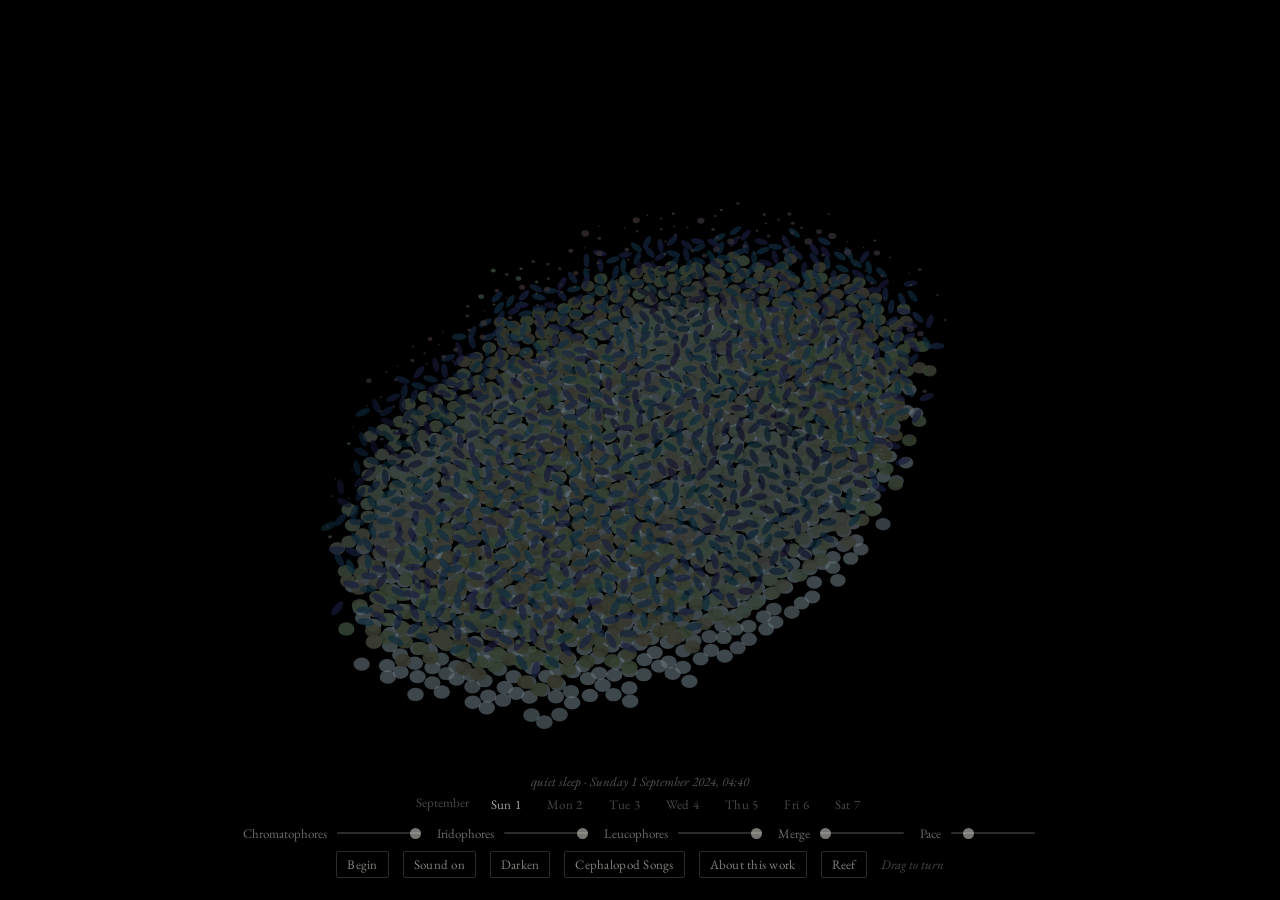
==== cephalopod-song-arctic.html @ c3938370 "Upload York Porfolio" ====
<!DOCTYPE html>
<html lang="en">
<head>
<meta charset="utf-8">
<meta name="viewport" content="width=device-width, initial-scale=1, viewport-fit=cover">
<title>Cephalopod Songs: Arctic</title>
<link rel="preconnect" href="https://fonts.googleapis.com">
<link href="https://fonts.googleapis.com/css2?family=EB+Garamond:ital,wght@0,400;0,500;1,400&display=swap" rel="stylesheet">
<style>
  :root { --light: #eeebe4; --gilt: #d9b25a; }
  html, body { height: 100%; margin: 0; background: #000; color: var(--light); font-family: "EB Garamond", Garamond, Georgia, serif; overflow: hidden; }
  canvas#stage { position: fixed; inset: 0; width: 100%; height: 100%; display: block; touch-action: none; cursor: grab; }
  canvas#stage:active { cursor: grabbing; }
  #work.dark canvas#stage { cursor: none; }
  .beneath { position: fixed; left: 0; right: 0; bottom: 0; padding: 14px 18px calc(22px + env(safe-area-inset-bottom, 0px)); text-align: center; transition: opacity 1.4s ease; }
  #work.dark .beneath { opacity: 0; pointer-events: none; }
  .row { display: flex; flex-wrap: wrap; justify-content: center; align-items: center; gap: 8px 14px; margin-top: 8px; }
  button { font: inherit; font-size: 13px; letter-spacing: .02em; color: rgba(238,235,228,.55); background: transparent; border: 1px solid rgba(238,235,228,.18); padding: 4px 10px; border-radius: 2px; cursor: pointer; transition: color .3s, border-color .3s; }
  button:hover { color: rgba(238,235,228,.9); border-color: rgba(238,235,228,.45); }
  .link { font: inherit; font-size: 13px; letter-spacing: .02em; color: rgba(238,235,228,.55); background: transparent; border: 1px solid rgba(238,235,228,.18); padding: 4px 10px; border-radius: 2px; text-decoration: none; display: inline-block; transition: color .3s, border-color .3s; }
  .link:hover { color: rgba(238,235,228,.9); border-color: rgba(238,235,228,.45); }
  button:focus-visible, input:focus-visible, a:focus-visible { outline: 2px solid rgba(238,235,228,.5); outline-offset: 3px; }
  label { display: inline-flex; align-items: center; gap: 8px; color: rgba(238,235,228,.45); font-size: 13px; }
  input[type=range] { width: 84px; -webkit-appearance: none; appearance: none; background: transparent; height: 16px; }
  input[type=range]::-webkit-slider-runnable-track { height: 2px; background: rgba(238,235,228,.18); border-radius: 1px; }
  input[type=range]::-moz-range-track { height: 2px; background: rgba(238,235,228,.18); border-radius: 1px; }
  input[type=range]::-webkit-slider-thumb { -webkit-appearance: none; appearance: none; width: 11px; height: 11px; border-radius: 50%; background: rgba(238,235,228,.5); border: none; margin-top: -4.5px; }
  input[type=range]::-moz-range-thumb { width: 11px; height: 11px; border-radius: 50%; background: rgba(238,235,228,.5); border: none; }
  .hint { color: rgba(238,235,228,.3); font-size: 13px; font-style: italic; }
  .state { font-size: 13px; font-style: italic; color: rgba(238,235,228,.35); margin: 0 0 4px; min-height: 1.2em; }
  .months { display: flex; justify-content: center; gap: 4px 18px; margin: 0 0 6px; }
  .months { font-size: 13px; color: rgba(238,235,228,.3); }
  .months button { border: none; padding: 2px 4px; color: rgba(238,235,228,.3); }
  .months button:hover { color: rgba(238,235,228,.7); }
  .months button[aria-current="true"] { color: rgba(238,235,228,.7); }
  .colophon { font-size: 12px; color: rgba(238,235,228,.22); margin: 10px auto 0; max-width: 78em; line-height: 1.4; }
  .colophon a { color: inherit; text-decoration: underline dotted; }
  body.about-open #work { visibility: hidden; }
  @media (max-width: 640px) { input[type=range] { width: 64px; } }
</style>
<script data-goatcounter="https://aemberley.goatcounter.com/count" async src="//gc.zgo.at/count.js"></script>
<!-- Statcounter -->
<script>var sc_project=13358656; var sc_invisible=1; var sc_security="503b06b8";</script>
<script src="https://www.statcounter.com/counter/counter.js" async></script>
<noscript><div class="statcounter"><a title="Web Analytics Made Easy - Statcounter" href="https://statcounter.com/" target="_blank"><img class="statcounter" src="https://c.statcounter.com/13358656/0/503b06b8/1/" alt="Web Analytics Made Easy - Statcounter" referrerPolicy="no-referrer-when-downgrade"></a></div></noscript>
</head>
<body>
<main id="work">
<canvas id="stage" aria-label="A slab of cephalopod skin seen in section and slowly turning: a top layer of coloured sacs opening and closing, a layer of shimmering plates beneath, and a white layer at the base"></canvas>
<div class="beneath" id="beneath">
  <p class="state" id="state"></p>
  <div class="months" id="months" aria-label="Enter the record at midnight on a day of the week">
    <span>September</span><button type="button" data-h="0">Sun 1</button><button type="button" data-h="1440">Mon 2</button><button type="button" data-h="2880">Tue 3</button><button type="button" data-h="4320">Wed 4</button><button type="button" data-h="5760">Thu 5</button><button type="button" data-h="7200">Fri 6</button><button type="button" data-h="8640">Sat 7</button>
  </div>
  <div class="row">
    <label for="chrom">Chromatophores <input id="chrom" type="range" min="0" max="1" step="0.01" value="1"></label>
    <label for="irid">Iridophores <input id="irid" type="range" min="0" max="1" step="0.01" value="1"></label>
    <label for="leuc">Leucophores <input id="leuc" type="range" min="0" max="1" step="0.01" value="1"></label>
    <label for="merge">Merge <input id="merge" type="range" min="0" max="1" step="0.01" value="0"></label>
    <label for="pace">Pace <input id="pace" type="range" min="0.1" max="1" step="0.05" value="0.25"></label>
  </div>
  <div class="row">
    <button id="run" type="button" aria-pressed="false">Begin</button>
    <button id="sound" type="button" aria-pressed="false">Sound on</button>
    <button id="darken" type="button" title="Click or tap the field, or press Escape, to bring the controls back">Darken</button>
    <a class="link" href="cephalopod-song.html">Cephalopod Songs</a>
    <a class="link" href="cephalopod-song.html#about">About this work</a>
    <a class="link" href="cephalopod-song-reef.html">Reef</a>
    <span class="hint">Drag to turn</span>
  </div>
</div>
</main>
<script>
(() => {
  // ---------- light as seven bands, red to violet ----------
  const NB = 7, LAM = [650, 610, 580, 550, 500, 470, 430];
  const BAND_RGB = [[1,0,0],[1,.45,0],[1,.92,0],[.1,1,.15],[0,.9,.9],[.05,.3,1],[.55,.1,1]];
  const PIG = {
    yellow: { T: [.8,.86,.88,.78,.55,.4,.35],   R: [.18,.3,.5,.5,.2,.1,.08] },       // a yellow leaning to green; translucent, so over a plate it makes a fern green
    red:    { T: [.9,.68,.4,.22,.22,.3,.28],   R: [.88,.5,.18,.06,.05,.09,.08] },     // a red with orange in it; over white it makes coral, over a plate a warm purple
    madder: { T: [.8,.5,.3,.2,.22,.4,.36],     R: [.72,.3,.12,.06,.06,.2,.17] },      // a dark crimson with brown in it; over a plate an aubergine
  };
  // ---------- the sky: Ocean Networks Canada, Cambridge Bay, PAR at 8 to 9 m, one-minute means, 1 September 00:00 to 8 September 00:00 2024 (local, UTC-6).
  // One byte a minute: v = 10 ** ((byte - 1) / 254 * 5 - 2) micromol photons per square metre per second; four missing minutes hold the last value. ----------
  const SKY_B64 = "[base64]/vLq6u7u6uby9u7u8vL6+wsC+u7u7u7q5ubq6u7u7vLu6vLu8vr7Bu8K+uru5t7a0tbe5uru7urm5ubq7u7q6ubi5ubm5ubm5urq7u7y9vr+/v7++vr/AwcLCwsLCwsPDxMTEw8PDw8XGyMTDxMO+vr/Bw8bHzMzNyMHCwMDDwsC/v7/AwL69vLu7vLq6ury6ur/FzMzLzMzMzMzMzMzMzc3Nzc3Nzc3Nzc3Mzc3Nzc3NzczLzc7Nz9DQ0NDQ0NDQ0NHR0tLT1NPJxszT09PT09PT1NTT0c/P0tLV1tXV1NXW1tbW1tfX19fX19jY2NjY2NnZ18/[base64]/Pz8/Pz87Ozs7Ozc3Nzc3Nzc3Nzc3MzMzMzMzLy8vLysrKysnJycnIyMjIyMfHx8fHxsbGxsXFxcXExMTDw8PCwsLCwcHBwMDAwL+/v76+vr69vb28vLy7u7u6urm5ubi4uLe3tra2tbW1tLS0s7OysrKxsbCwr6+vrq6traysq6uqqqmpqKinp6ampaWkpKOjoqKhoaCgn5+enp2cnJubmpqZmJiXlpaVlJSTk5KRkJCPjo6NjIuKiomIh4aFhIOCgYB/[base64]/vby7u73AwsTExMPCxMLEwr69vby8vLy8vLy8vb6+vr+/v8DAwMDAwMDAwMDAv7+/[base64]/g3M7Nz9Tf4+Pj3djNy8nIx8bG0N7Z4Nzi4tPP0dHRz87NzcvKyMjXz9zi5OXh1tDQzMrKycnKzM3Nzdvj1c7Oz9DPzczJx8ja2NDN3MzK0uDf1ODazt7a0tfa4eHe29fb4ODh4ODh4+Tk4+Pj4+Pj4+Li3tXU1M/KzM3S39vT0t/i4d7c2s7Y4ODZ0uDi4uHj3trj4OLVztDS0dHV4eDWy8rLzMvKysvLzNfZ2dfd2s/X0szMztLTzc3N0MvKy8nHxMPFyMvKycnPz9DR1dHLyMjJxcTFxsrN2NnZ2dnY09DPzdnf2tnc3t3e3d3d3NjLxcXHy8zWz9DRz9LJxsXFxMPDxMTEw8HAv76+v8LFyMnKysrT08/R0NTMysnJxsTBwL69vLu8v8zQxMLCwL+/v7/AxcrOzs/[base64]/[base64]/v8DAwMC/vr/BwL26ubm6vL/AwcDAwMDAv7+/wMLDxMTExsjIyMjIx8bFxcbHycnHxsXEw8PDxcbGxsXGx8fIyMnKy8vKycnKy8vLy8vLy8vLysnJycnKy8vMzc3Nzc3My8rIx8jIyMjHx8fGxsbGxsXExMXGx8fHxcTCwL28vL7BwsPEx8nMzs7My8rJysrMzM3Ozc3Q0NHP1NTV19zc39/a2NnW09PT1NPR0MzKy8zNy8zNzc3N0M3Ly83Q1dLNysvMz9LT09PX1dDKx8fHx8fIyszMysnMz9DV2t/f09DPzczKxsTDwsPExsfHx8jL0NTW297g4eDeysG+wMPGyc3P0tPS2Nzb3uHg4OHi3dbLx8fJy83U2tDc3t7e2tLOysnKys3T2dnY09HJx8jIyM7OztfXzszLysnKzMzMzNDU0tjY2NDIycnLysnKzM3Qzs3LysjHx8rRz9PW2tvb29jb29vb2trX1tLGwcC/v76+vr/Aw8fL1NLQzdTV0MzIxsbQ3tHOzMvLy8rJycnKy8zMzMzNzc3N0t7d397g4NvPzcjEwcDCxsXEx9fP19fT287Kx8bEw8LBwcHCw8TExMXFxcPBwMHDxsfIycrKycjHx8bFxMTDwsC/[base64]/[base64]/AwcDAwL+/v7/AwMDBwcHBwcHBwcHBwcLCwsHBwcHBwcHBwcLCwsLDw8TExMTExMTExMTExMTExMPExMTFxcXFxcXFxcbGxsbFxcbHx8fIyMjIyMnKy8zMzMvLysrJx8bExMTExMTExMTFxcXGxsbGxsfHx8fIyc7P0NHR0NDRz83Ozs7Q0dHPz87Ny8rJyMfHzc3Pzs/Pzs3N0NDP0c/Nzc3O0NPU1tTSz83Mzc3Nzc3Oz9DQz8/Qz8/Pzs7Ozc3Nzc3Nzc/Q0dTV2NnV1NPU1dXY1tfW1dXR0M/Pzs7Ozc3NzcvKyMXDwsLCwsPExMXGx8fIycvNzczLzdLGxMfHzsza3+DW2d3Y0dLT2t3W09XS0dLS09PT09PT09TU1tfV1dTU0tLS0dDPzs3My8rJyMjIx8fHxsbGxsfHx8fHxsfHycvNzc/V4N7k29bV1NLQz83Nzc3Nzc3Nzc3Nzc3NztLNzczLysnIx8jIycrKy8zNzc/Q0dHR0dPT0dLT1NbY1tPS0c/Nzc3LysrJycnJycjIyMfHx8fHyMnMzc/S2NjZ2OHa08/Ozc3Ny8rKycnJycjIyMjHx8fGxsXFxcTExMTExMTExMTExMPDwsLBwcHAwMDAwMDAwMHBwcHBwcHCw8TGx8jIyMnJysrJycvNzMzMy8rKyMfHxsbFxcXFxsfIycrKy83NzMrKycjIx8bGxcXGxcXFxcTExMPDw8PCwcHAv7+/v7+/[base64]/[base64]/[base64]/AwsTGyMnJycjJycnJycfGxcTExMTExMTExMTFxcTEw8PCwsPDwsLDxMXFxsbGxsbHyMnKysrLzMzKycjGw7+8uri4t7e3t7e4ur3AwsXGx8jIx8bFxMPExsnMzczLy8zLycbDwsHCw8PCwcG/vr6+wMLExsbGx8bFxMPCwcLCwsPFyMnKycjGxsbGxcTCwL6+vr6+vr+/wMC/vry8vLy8vb6/wMDBwsLDw8TExcbGx8fIyMnKy8vLy8rJyMfGxcPBv768u7q6u7y9vr7AwsTFxsbGx8fHx8bGxsXExMPDxMXGx8fHx8bGxsXFxsfIycnJysrKy87Q0NDR0tLT1NbW19bU19fX1tHPz87Oz8/NzczMzMzNzc/Qz8/P0NHQ0dHU09PS0NHPzs7Oz8/Pzs7Nzc3Nzc7Ozs7Oz87Ozs/Q0dfc29PU1dXV0c/S0dDQ0dHS2Nna1dbb3tvT0tLS0tLR1tze2N3b2trW09bb29TW2t7f39fY3tza1dHV09DQ0NHT1dDNzMvJx8bFxcjPz9HU18/[base64]/[base64]/[base64]/[base64]/QUNFR0lKTE1PUFFSU1RVVlZXWFlaXFxdXl9gYWNkZWZnaWprbGxsbGxsbG1tbm5vcHFycnNzc3R0dXV2dnd3eHl5enp6e3t7fHx9fX5/[base64]/v769vLu8u7u6u7y8u7u6urq4t7W2tra2trW0s7OzsrKysrGysrKztLW1tbW2tra2tra3t7i4ubm7u7u8vL29urm5ubq7u7y8vb29vLu7u7y8vL28u72+vLu7vb29vLu5uLm8vLy7u7zAwsLAvr6/wb+8u7q7vr+/vb6+vb29vb7AwcHBwMC/[base64]";
  const SKY = Uint8Array.from(atob(SKY_B64), ch => ch.charCodeAt(0)), SKY_N = SKY.length, SKY_T0 = Date.UTC(2024, 8, 1);
  const skyAt = m => { const i = Math.floor(m) % SKY_N, j = (i + 1) % SKY_N, f = m - Math.floor(m); const dec = b => 10 ** ((b - 1) / 254 * 5 - 2);
    const v = Math.exp(Math.log(dec(SKY[i])) * (1 - f) + Math.log(dec(SKY[j])) * f);          // interpolate on the log scale, as the eye does
    return { v, lum: Math.max(0, Math.min(1, (Math.log10(v) + 2) / 4.5)) }; };                 // 0.01 is deep night, 300 the brightest noon
  // ---------- the model: a small transformer, trained on this radiometer's July and August, asked for the next reading ----------
  // The same architecture as the Cordyceps Septet model, ported from numpy; weights embedded below. It runs here, in the page.
  const MODEL = (() => {
    const meta = {"order": ["Win", "bin", "pos", "Wout", "bout", "Wq0", "Wk0", "Wv0", "Wo0", "g10", "b10", "W10", "c10", "W20", "c20", "g20", "b20", "Wq1", "Wk1", "Wv1", "Wo1", "g11", "b11", "W11", "c11", "W21", "c21", "g21", "b21"], "shapes": {"Win": [3, 24], "bin": [24], "pos": [36, 24], "Wout": [24, 1], "bout": [1], "Wq0": [24, 24], "Wk0": [24, 24], "Wv0": [24, 24], "Wo0": [24, 24], "g10": [24], "b10": [24], "W10": [24, 48], "c10": [48], "W20": [48, 24], "c20": [24], "g20": [24], "b20": [24], "Wq1": [24, 24], "Wk1": [24, 24], "Wv1": [24, 24], "Wo1": [24, 24], "g11": [24], "b11": [24], "W11": [24, 48], "c11": [48], "W21": [48, 24], "c21": [24], "g21": [24], "b21": [24]}, "K": 36, "D": 24, "H": 2, "FF": 48, "L": 2, "b64": "[base64]/[base64]/nj1JAwI9U6EgvtEfYbybLqM9to0HPfarbj1VBQm9i8eYvDfttjyYdag83qy1PJRBYruMIIi9/eMtPfY5pDycGdA9iPioPbQ/[base64]/Zjj0KqAk9siE0PncvML47G2G9YJWwPV+yXT6slfS7U4aFPKYztbyj4cY9pDv7vBYbhj1zaw+97RfHvei1cDxUQ/E8LZnyPaMirLvd2Si9FxVLPRwRrLomgQE7ijiCvN6Zqz3yPv08YCAZPqadvz0vQYM9hScOvmVWYj2Zjkc9bUiVPTcVoz1ZDDi9OxWKPeFCHL1R1Bs+UD3RvR/OHL44XBW+a5l3vXnusb3ZxDA+0XDdvDBwAL7hFA4+44NyvSoc571O9qI9AdhAPdnKE71WBAA+xzilOtpxCj4it1Y9FbsRPp9hqDuIvfC9eHBNPsH3FL2msdC8vRtMvSK+37z/1FU83pvdPIGoaz3teic+axwdvI7T5L04bsG9wnyGvWV0Gr45r5o9KNhPvcuyZr15wAg8pqfgvSale72XNZM9mkqPPZb/[base64]/TdD0R8Mc7/WNcvUswp73oyAu9M6mZvZspGz2gxqm9J/t9Pa6mmj3fE4a9AHbgPcVhmrycugk+OZBEPRnbrD0MbMK94GWgvKR+4z1SaIe9JmQyvuzGPr6tK1G+N1YqvuDs7rwJMgo+a/bivH0p3Tx0vuW8M6wCvFOHXryayym8wCxLPWtw/73BUIw9orS3PTM8prtSMbk9Gh1dvZGiaL1UqoA9r5jgvO8OR71ZFKS9mOpSvdiuhD3HHCC+3z8IPSdokrxNjqQ9DQxGPYsba74xNhI9ZMCRPG0B5zt/STq9wL+lPUI4WL12QBU+N1h3PX2rPj5aU0W9JZwSvky7Jj0hp8c995AUvC9bFL65rnu9sKBAPUjmqbxTrLc66M8xvKMfi70pe/[base64]/sdY950OdPddoGD5/OsE8MDMfvtzbyL38wfE90BuovDC8oToQ7K69ngDGPSH6sbxKTwA+Xw8lvSJBqD0Jfu095MmSvYaKoD0eHL69UYOfvcdXPD19izm9KLFMva11j7z0C5K9sFzjPS2yND3OyqW8t8OjvEtccz1G/yY+WQeqPX1Xhb3SQlw9Awu6O/7/cbyrxz8+GQ8SveWcW712pTK+6J0JvuTqlDwX14a9K8khPa/p3L238mu9wNt5PRmE/z1Th5c9xXPmPUAWEz7W/Zs9TBGyvSuXhLuAYpU9saPBvG5nWzxI7Bu+dO1hvd14Wz1MdF2+KwC2vQEdjLxoHRe+kGY7vAIfvb2C+yG9IsDuvPl9lTrMV0u9MZKmPIljXL0/[base64]/[base64]/vID9uT1ul6W9JniiO/zrPL4MMv+7YQEDPabWiD3V+Y+94jzrPF/Mwjzes0o84BIjPDo+KT1C6Sg9hVm9vUsjzL2c4Wg+88UoPvrTK75TGrg8132LPeOnhj3aCHK73QGcvTyW57wjVRU9IPIDvMe5oL2IHuy8cUy5PRiwxT0sLNK9XHkdvb3wgr0k6wI+WS0svIu9BT5crma99mVAvOPf+L2mXgg+/VOZvKxtKb74rXW9fFYevncpnTsj7ty8jlbDPDsZzT1TlCw8tc4PPeVcPDsgPtW8IRkrvjtckj1QkdC8a5e/O/[base64]/L1UI/Q6D4K5O7ZoS70jGL29FnUrPtUQTDwTQQY+0oA+vfh39L3kmoQ7yS5nvRhtRj6/2yc8TKS0PdgB3bw48YS8AJuKOxY5TjxNf8I9+PHUvK0tPb3mx5K9+ERcvKz9EjgYbDk9Qs37u+IYkr0veZA8Yz2iPZVCjLz5KYU8PKv8vPuSwT0ayE87Hti4uw9ttztYS3U9nN8BPmXtRz3qFWI90eH5vSm0YT1kp0I+gbR3vSoeor2A/xm8GJSdPVu8ST2kdsK8ds/AOyokIj2qMjU9vzlbPqV+kz1EypA742xDPQ6GM725TLi9J2F0u7JbAz30qgO+e8AfvYX22LxSxBE9EUivvO5wKT3CGXg8/M2nPaOlEb6XGQU+8xDWPcJ5ozvG4pU9gol4PXABl70u166854CuPRiMYzxdLpw9ucxHOyrvm7zbm2O9gyVLvdJLUr1tvwQ+1B6nPCYSq731aTA95h02vOkDer49rGo9/icIvl0OPT0Tu6C9Wn/9vUGlLz3iA7S9W+/NvFCiwryi4QE9CCW5PQikL7zQHMm9ax8ePrZcf72pQh4+w+yGvYscfj2vCKc9GlmhvfshGz0op5s9BMKTPWGBybwBnjk98IwPvVgtsb1GKsA9C/Ztveybqz0rNaQ9uTuDvY8ukLxlUNW8xPtdvZUlWD18fQS94dsBPkOvQD0uh0y9WMicvPBolbwfZ9m9kJGHPZbSqD1wHJM9o/kSvXlvvz2udNm8b5SgPcstFz6BS5A8l+wAvmXYgLw+uGU9u7TZPUQ9u70Cy4K8bv1zOztKPD1R31o9knGavbwY7LzTVbo9qK8FPWs2Jz0e0sE9V8lBPL/fgzzxZ8g9rEglvf6fQb5L1Uu9PjM7vIe5fL2UgKO93z1dPWBZSz3Dd4S9j1Z/vKdCA7x3p4W+jDA7PkxsOD5G0q++zqGuPb+wH71jcQe+4W9bPS8ZJb46zK89ade5OggWpTpbif29ck6vPJeymz0XLPW9FyUHvV2Rlzw6ARM7sO4ZPSD3Czy4qAs+UHJVO6Mdgr7NApo9dWD/Olv65L0TfdU9kz+Svp9I6D1Py3A9kHbjvawslztBCg6+c+gOPU1XXz3+0Ng9ANBlPdxOm71VSgi+dJZpPaIACT7dGhG8mNY1PeD3Fr7X3cG9Os/XvYosIr0/hYQ8a5R5vdWIq73QybE9bNK2PVYKKz04sF8+a069vXrkxD22xkQ8cmb8O8fKlz1YOsi9ECITPiMLyj3IER0+KAV5vCGinDxZxvc8hOROvrkyr7yiitw9w9khPEQcR7438AW9RY7xvIQPMr35Tng+xuxMvoa75rw6+II95Bkvvjtl/DwfiYO6gaT2PX6wRD2Ukfc9oBs6Pbf8pLnHJNE8GhMUO7B+FL3bee+8u48/vVWGpj1VEeG8usE0vpH+bjxHhNW92fNGvsdLmj2crKw9RINwPkk5mz2kC3C9T89ePRHxxz1DQAK+F2a/PcDwbjwnHjc90LVCPV4HXT1cveY9d8YJvBpxZzyFNZ88NT21vBDkf75D8j4+EPnOPO6Ajzybizo9YmOevYgr9b0jJl498kU2vZCTFD74H2A9CCppvZwGaD4Jkf+9Hf7svfuhbz26ZGe9kRoZvlXvgL0u4/28p2SEPUwGnr0Epnc9E9aBPe2u/j1RdVa914nnO4BjGr6op7m70lhZu6atXj61E9u9AUEVPlnOiL63Oz09lHvNPI7qhr2yl7g8DCPQupr4zjxgYAe7vjkYvsTi37yL6Bs+pfMJPT8j9TytIyO9bn4wPDpCbbq0WAy9OA2wPYzEsr1fZYG8KTkGPbs3AL2+hLq9NTzoPDtYcb125lu9+Vk/vQGxCb2JzOS8a3huvVnqqz0dcPM9CuEXvQNPJT3SPqq8fR7gvOS/kj0Gy9g7g+ZBvWrrSL3n2ma9BEE5vJ6wlj0dyWW9D8HJvVnanb30LQi++j/RPQjyA7sEc0c+AswEvgVV+D00s3O9jjkTvAKNlr18kpq9Ar/cvddsxLzzuh2+mLWVPO/Gorp4xlo9aiOYPGtS8rgQZM87n8oBPU5/k7sT2yO9uhGPvVx4Bz718488EbTBvbGPJD7jPuW8Fm9tvKlzJL7SQ0w8ypz8vZ2DoLzvIhc9Dis5PLLeXLwoDh07uuVqPc/4IT7d4zG9nPJ9PdidRD6HBJE9pm+Ovd4vlrw0q9684PuGvc+/0LxsRQU8cfjNvJ46Ij3d1Nw8xAhEvdVBjz1Xag49IuwsPWlpdz1w6DM9LYuSu7iyCj5hzY28OSSBPo+q8D1ZPuo9QECpPQNNG76G5TA+j5/qPPKh4r3sMZk8bBGPvENKe77Xj849AzkCvlLJ/z22O+48zVQWPjN/Gj4MLx2+IS8APqCnibymdWa93AOavXaWCz0Gn8E9Gv9ovC/9kb2GusC9TVDqPaiLAT7mwh69ZKs6PVJsdbw3asC79801PVDo4zvDpTI95nQ5vXv8pj1YN3y8WMh+PD73wDzY2bG9QzQpveRgM70MJ6s84+XOvSsE470F0ME9xMD8PRuDsT2bSRs+liELPfeRQ73Jagk9/mG4vdkE/[base64]/[base64]/[base64]/1hveO63z1SNQs9tzSaPcfGpbxW31o98cUuvW1tkjxW4Au+nM0lvZx9Cr4cqky7GCitO3ItHL1ua5A9p8AhPQlTej3CFN29BF2dPf8uBj6jHOe9q65Wu/JmGz3GkoK+JPBdvpsyUL7IW+w82pmSPJzlN7yBHkk8U80UPnyTaz0i7k09EXiqvTmCbj0TJbe9ZiqHvZs50zzg8qm9/LNcOx9KtTsj/yG7uiMCvqqp+73l58G8kA9UPWwufrxqf4y7NXqUvMXfCj7Qcus9YJ0sPWLCIL14pO49MMpHvfBcy7y0eoE9qvANPI9i7r0jN2Y9cBP8PFb4/b1xnDq+VEOcPA4PNj2DkNA9vRgAvrnI9b2Dlt89pocFvkit8DyvX709Hq/MPTng5r2Sj6W8pQxKPoaGO72GeMk7CQdoPVrvEb72F1s9iCWbPNr2Hb5svgC+kcinvV8S6T0/nTm+uaUoviUIl705yZy934nEPS7YED0zexG8ZObdPRoajb1vi1e9cwpJvURR+jyxqRY+q4vIPHDGFL0/WD+9RhG8vcAUmD04wIe9yP6jvOJKzb2THBC+9v9Hvn9Xyr2g7UE9/gEGvB7pjb0I5AS+WkoYveCPh71xTDw8q1QHPkmS8jwscyO+lIKrPTX6Eb6hueQ8OQG4vWebFz2lDYc+f7VIvcW+Fr04JlA9aSuCvAThNb0Cn3+94M1uPbcQdj2XaEO9yZGwvTyRaT4VlGK+Gp/oPYnHWT55t2i+mWQEPmiXCb79Pki+/H4aviU0H71NM5g8jRj7PTyUN70iybs9SnrVPWHCQD2424i9S4ioOxfEwT1FjeE9sn/7vHKSSb4PwOI97ZtiPsErjz13vek9w+uTvAVN0b3EBqu8OCMkvgd8Qj6/gZW7+q43PjDAXLzPlQ2+6yUcPTd3T719jXW9SwEXPhBWIj4+PeW9+UMhux3hoL3GYaw97WAQPhlUsr1UCTQ+5RR4vW1giD7NHAC+fAVEvWT04z39vie+j3IoPrnE/L0XGDQ91Yq9vT4YxjwZXw89Rl0EPTdW5zw7d5e9rmHmPfGEQj2cAmO+anNCPkUOcz3++Bw+L+8IvdJadL4y0L881495vbbFTzxnOgC5USX0OsmiRr6/F089IJdWvRDOrD2xE9e9Fbr2vIM2Qz5BUem90+LDPVIbyj3HVZG7kzLAPRt/gj1ZPfE9dWFPvWPmibynKCw9E0Z2vYV67jx/wK+9qkNmvr96iTx5CM49acONvE7kfjzD+yO9e8tmvRmU67vfm9g9KbU9Pn01hj3igKa9VwT2vcWNnD3R1Ic8vxa4vYxHoL05zIO9cneCPQYMW7skoOm9f93PPX/Sfz0Rkje9aIYePZwo3r3LS/E9iTERvgrFEr5Up6C9N0yovbgzzbxfq6o8COw6ux296T2QkF+8BqSkPEuQAD51ITu97drxvWHCij1WLyE+A6VUO0J9sz2WEkO9FZbFPPRz3D0W0ke9wCF0vS8PKz4kn3u8hZRBPfz54T3/9fg61J0CPvRBw71qY6k9SQJMPvYHLz6px9Q9imAsPsdT6r3L4hI+eEEgvASwH776CJC8WAakPaeVfr3DgAY+OhvbPbwAqb3x4Yg9/PFKPMsyk73cIP4851tQvU16V75O3HA9xjMxPDaKIT6YYD8+5df7vFwZMz315um97mywPamGzL2g0+S9lThfvQrjJj1IVvg8oMUlPO0iTLwFXJg8d9WRvZdvp70c/+09f5otPQob9j36AIi9EtqFPfPfBT6aeaa8GvATPcceJDldVWU9ptkyPcsKBz5WLT896Ym5PTh5R7zlmYe9HRs/PEGzVr2b/xi+YMGkvfZTKbwum6a9JF8kPp+rOD5/Nee9wVM5PWM9Ij2JXBk51QMkPoHaRD3W3jM8RZkxvp8IL72LzR48FEdlvVHIHb1UC7S92TeivGLCXL2naR++gdK4OWivyr1ScAC+rYfOPQdfmDsQXj29QPdQPW+eDD1dZiK9vZI5vvmsab3sScS6Q3nqPYs5gT1MCdq8f9tMveNlOr1mk7y9/[base64]/fXT0h7As+Gw0AvV9sqT0cP269/KIpvWcsHT27dKC9aOHYvbt1nj37eEq+86j/PF7wKr1nua68nUL5veEP9b2KZpm9sMHEvRPzg733BNm7fmiKvZWYAr7O0Ng8HhqWveaiyr1ys1K9YiQePWVZPz65Tv89XVPkvWz0cb0b/iq9f+0GPW+l2L0rHW4+G3hCPdBXjT0f59O8EYJtvYUK/b3TU+s9xc8cvffJtztB3Fu9VWabPcaNib2H1gO+1vNxvOfrYDvWudM81btjvRCnsD1MBgE+g1HGPKKUXD1fPjm+P7fGvcBEZb6Am689HF6tvJo7Jr2VdZY92T29vUfv3T2ePgs8/3PaPauFSDuSN607ViuEvefUxT05YTS+xokhve7mgLw6ogW+knRAvbvzGL65Uxs97OcBvgP/Fj2/bsK8OkCgvdbsaL7Qi289Nnj8PNBIC74ChBU+TCcFvlWqXj7cJfQ8IFGivXL+ET4SJ/g8Itt1vQu/u7xEVIc9lyGZvUDYgT3CdMu9Z11fvCWcX7wR8qQ9oFEEvj/y0jyOMAe9vjuWO1du/jxPo2O+y0HZvBIHQD6tkAK9AoLZPdcjq73rB2s71Q/ZvU1DKT1eawU+ZCoUPmEIPbzwx7S97jOHvR+31DxQpYE9GcDfPbcK8z1GE5E9AK+QO/HJebgfNMM6jQPXPY586T0AFGS9hIbEvQrOWD6GOYy+D0ERPrwJIz33Xxu+/MVmO5EYA76h08Y9a+9fPWCF4TuGLQK+II0lPXPzfjxHm5k8SbzRvToxE723N4w8ihCuu9aGID4AEKo7p247vbs6FT2OUN29lNVqPTmwWz6BEgS+5fysO13WuD3VTUC+xpzbPfLiBr6yxTc7fHeLu0XRCb0h05E9DT6gPBy1Fj1/fag6BQTYPSx4KL66UfA8/lPbvEfNuL178Ja99p/6vDMqZz1n9XC9AjkfvKXJozyzXMu9+pvNPQocOT5+5lq9KhGkPWuJhLwz1xc9TXnHu8XoRD4Ae5+8tJVrParwbT25sre9+ZgXvgtQPz2uvYM9NfswvU4EFr1nTbM9jNtQPSH/YT2GBwA8pVuBvbD/xL0R2Re+9nOTvHCiKz4CEBI9cbRLvIMRA75hojq9OhhCvM0h2bu3cVk90C/pvGMAhj1V7nI7AeEUvMRB3D3vo4i9yd/Mu2Fjsr3srKm61dSjPZbeiz0LOQo9Q/qhPd6oGD2SSWo9XFPwPL7Me71DAEg9DgE6PU7gpb0ODbk8at+lPZyPSLuTvNK9dHPgu7CxBj5OIJG9/K6BOwT1S72En628eZsWPM52Bj5yPoG9Fy9uvYDysb1C47a90ykEvjYiiL0q+eG7cCUQvJS5xz00WYq96IGavd3+i70dvcI8u7q8vOvVQT2SBJW96yrIPQALfj2o9fG82M94vTWv4budRnO8vTgpPmaHjrupXXk9EeiJvcDrD76l/FA9ZcQ4PWrPV71pugy9s+5uveucAjwkqsQ9+AkBvhhmNz3VVZq90hLHvDEpEbwxWgS+FwJTPrsyTz6VhY89I3x9PXOlYb0/ByU+4HqrOvBQmblCwtU91hpxObnni70+2wa9wpbWvEuWL7wdE089uggePe/p9z0Nn1S8JGzBPWaI/z191sG9ZiVcPRJ30L3vduu93ygdPsJhpz1vgg09vBQ/vTQVsj3gysK9PjVOPL0q1Tx49to9sDW1vWRWeL5vTA88LJXePIvzfjyQ3Iy9AHvbulVkCL71p249IFKIPajjTr0CDSm+g5tpumKU7LspzsU7b9C9PX2JyDzIfS4+YCcWPbzJp72prcA9fYSIvDwS4rzF0Uk9f5FHvCa/EL5k8aa9qVWlPW2BeDxcHoc9lHOHPQsWHT5lp4K9GO02vfxSqb0RrxW9xyqxvUbzbTtHgCu86oZYPcchw70Rp3m96Zm6PA//[base64]/[base64]/A77a8re9etZiPCKtmb0F9F49JwhIvcV8Ur3KQqY8YD4pvo/Gh7wMVho+vmhvPYCR5b287jg9Ty8kPsdw4T2yufq8YXJLvVtRtLxC+/G9J6CUPPs+mb3B7FC9LGOUPPteC72SwB+9Xu4xPlb69Dx+zNY9rAElPdNokz33L9W9AaSxvK+pC72ijQm9YShsvAPYn7xE7Xy8cYmJPU0vp7ySUoo9EtYGPZdsn70r5/m9jddNvYdy/bxvJt49d1/YvayNqD0B0KK8Y3povW6toL3ZRi09QWQSvkbABL0ZGb+8m5hCvHLuVT2PIGe93tO1PAyLo72lbdq7FJYqPf0GdLzQNTo9ghLWO7QG1rzv1e46xP9AusTnCb7tP+e9ujUTPYxGML6NwKc9XSz9vWk+GbwvYjU9x2GFvSoXzj3PzOa9iL10PQTfpzsx1UO7E/CJPVPLYz160qC9vwDbPTx8zD1UoRI8BATAPLfR1z2uiQg+HsY0PcRfmb3x++o8L81UPdrTnL2hU8+9CH/[base64]/gtO9F9+/O+YvKr0RULw9/smBPRwFK7t23Ja93iYGvKa35DxkNZY9wEwIvZ/iLTyTd9q9ftgrvbw8sz00Dgw+kARPvRb+uLwl5YW9XHTPvcHxODwmbro88LgePYp++rtLBqI9+M3GO+qlrD3O2ZM8QvcSPl9slT2oPdg8eVq8vUvESj0iSRY9u8MFPiv6Nj2Z2JO9Mc6NvQ1GrT28/[base64]/[base64]/LdvEEb2zwx7hM8ao8vvGX4j71w9G68xPpvPXi0mL09JIs8de0QPqi10zzapRc9tKePvZDkCb0Dl728AXMHvTpKzr3Z0Au+qUz8vNnKbD21V1Y94oZqPQmdYT0gEI69w/eBvdYmf7zqsKG97l4mPbBFYb0SOaY96SqUvbdEuTyMJA0+Tg7QvSP2Wb1Mc229RZOWvW62cDz/0V89NAlxvbqfEr3fbkw8GCLsPNGFur2yRzg+Hm6PvEj1aLp7OD29N/fkvHnZqr2eUbo9bwwcvu4YBr0i+Bs9mN0XvpAgJTwtKfA9ozdaPDxpJbwiz8K8e69EvOQy4TwgknC9OCFPPNc0hryP43u9RuqtvdGVVT2/Swq9vYzPPXrYRDyrU+A6/LSSvdzGnb1Js289hxgYO4SBDjxxRk49DnWIPf3HBL0WwmQ+RJV+Pr4ESD1Xqde9OdaavZsG5zzr9Ve9laGXOpnfLb4+FBs9yDbdPXUhyb20drq7fSuZvOsTTb4eHyi9J/[base64]/[base64]/BXWOxA9Ar3a0RW9q0T+vG3CJL2O8jU+I+wEPfDl6LwK5EY7paMfPe9okbw267W9EVTPPaYZnL0UDXs9Bb2DO6EEj70OzLy5SXwwvqtV9zzkdyQ9Xh9GvbtlpTzGOFC+p4w3vWXL8L0+S3s9aUZrO2gMDTwlGPK6D7zpvL9akz0qmZ+9Lmx/PQN4Hz3/JY89wI7cvB0Atz3E8p89cXQDPV+qvT1FkxW9lCuuvLc09D3YhzA+6LwBvuuRhD0xmuq9KE8vPKibML01kuA8WarDvO3SqDzXWPo8hS31vLMnED3V4gu8D9NKPeiptz2KHPY7MczjPJf3JL5e9yy9M9tPvbVnHDt1x/[base64]/[base64]/n0hPUIp+7z/K4Q9/gBkPTvteLsGVo29TJ2+O/[base64]/gC+xH+WPQusyD1mZ+S8XiN0PLDUZr0/RMI7W6YqOIcUILu12KE8P8mLvRhQWz240ji9WIloPH6WebvqDai9FCoJvbkBGD1LQNY9TOdWvfm7Nbxxt468oTI3vsy9DbxZeaM9E0uhPS/[base64]/fvRr3fr2DC5S9ZHGBvYWWkz2zmCa+dWY0viVEEz58Yoy9t46lPYGMHb7xqGI9i+wBvsDNgr1Fc8u9xdepPFlIk71XnZG9v+NOPTMG4D37RcU8cpPBPD0xnD1MjQg+o/9YvOjXjb2quw4+BcDFPb1OfT/bV38/Foh7P8xagD8ic34/liuAPxsufz+K6IA/E8V7P1Kffj/lfHQ/mMd5Pzyiez+3D3k/qsx6P2PjfT9pWn4/k4JyP4eTcj86sHk/26d0P10xeT8Ztns/ujN8P26onLqPz2k8ZqxpPA4lA7tOTYC7hnbMPH2ShbqrZYm6KtfCu1Fh/rrvvsK84yi1PMS2NjwFvI48ihX3u+X2fDzYqcI7Ml2LPPaSyDs3cO27Ftf3PG2CGrxLBjK8pLaTvMFyuL3luaG9DYQXPQVVzrsTCXC9XM7pvSchBL1a7wE8uH9tPjyR9L3aUh89iC9DPPyfi7y7ESU+FZMOvT4EMTysaCO+VjFAvc7lRT69sC0+e2ErPV4MM71t/xU9VJZVPSrbMT412NG9e3IGvlqhOL1EwNS91+n4O0geCDzt6pq95d24vdiAM7whnng97p4hvQQzG73SZDa9NgLZPdM50L10TDC9KGNqPGLUJ73eI6M9zsXpvDNmkjzYpSq9TM1nvc9tKb20jd08SOqRvUZYRD5Rh7+7rzGUPT/e/T12whw+PAUMvv4bUL350My9qoA6vdGF0rxNMwu+yD61PTiQ0j1OO2C9eCSKPU75hT0eD3g977b3varQbD5iXiQ+P+hNvT5pML1G0Y+9RvH/PBOy/[base64]/r0C1ym97QDSPPXNCj5kGhK8/[base64]/m9deEKPmi9Ej6+QMW9TbGSvQ5TYjzDFaQ9R+Yzvm9ZCb3kFm49yJ2GPedTDT1h5Dm9WrocvRUEVr3hzzw+1KoFvdHpAT3/gX69yk77vFQ4Bz3ztnG8hUIrvI36Gr0YWkA94y25vTBsMD1FwSA75OkiPtiQQj659qC91EfAvaGo+70TwBG907Y9PMNzAb2x4p09rrP2vEOWOTy4Z/G9cEN4PaYEir01wUy94e6DPZBk/70inJo9fZoQPWJ6Qzw4GPK9+drvvYtzwjuq+wy93xAlvSAD9Lxcr529Nx85PW3DSz0eC7q9mipNvY6iErzEZ8e8+ERDPP7PlLt7NgW+n8jUPcv31bxhcvQ8ubbbvX0xVb3UVYC9oFrOva6k6rz1Ud+9YvktPjVEqzt/1uQ8tf0OO6eDjb2LJhy8Sv1Svoltjr2flgM+B/8+vUlSPL5RiVC+cZTMu2OiUr4mZZK9PzZhvtJcRz1+uM08ymsjO6m27T2A6Zg9eRwBvWxhyL3st7M9HN1YvVuaXL49W7+9Sa/TPBJ+Az6RzOy7RX6MvqhZkDzQlek9gGYMPfI+9bz2Egm+t5fKvZpLaL3Imvi9VPrpPadUGb0cF/C92OSFPQ1ojL1avbg9Fq/pvPUnCjzhykq+t0/PvVjgkj7Iyqw9H9OjvdZ7CTxZVOk8enKkvV82rjvSDQ48LWQEPW2xYr23/ys+FwADvcnPkj3YtTU+Pu6zPc/4873fZA49k9CLPcEpKb4SEAo9HRIVPZTNyb0616e6tqK1vAfz671F9Dg8ZSK7vVfHObw0rv+9I3bnPYSpCD3Zngy+dcB9PaPq1j1zFr69/NkOvZwf3b2hfqM8Z8BCPR/Hs7zT7DE+S7vUvP4HiDwd4L+9Hj6WvLWEMb6x3tA98OJfvB5tor0BU/+93kJHPKv8AL3U5Oi9nG4mPkUvDbtrXPK8V1AGPsUst7y6Uy29bLUjvXKGFz6fJCA+ONu9PbYq1bxJlym93hOxPPHeCbw0jPq9wYuiPXRfFb2VpFw9QZ4Su1bA3jxuaMu9PN6YvS21WL03G3E7j+XlOz7g/Lytm1e961maPV9WLTylXu485FtxPEfkgb32Elm96cWJPXt2ID4LiSo9dNwtvTbg0z2PU/q9C/zAOw7swz1OVyy9tDoGPoxOCr4Ne1S9SIcPPQvZ0DxBz9k8O0YDvPEvYr27VLg9Yr1jvXA5y70wEQI8vkhFvg5QvT1/[base64]/6M9WMQPPYIOkTy9BtU98o8qvryPjL1UMF+8T1y0vbCD4r2JK4i9Wj1HPSXqiD1bTBe8RifkPHa6cD1t+2u+1XDfPJ98Er7ijSo9Oh0zPewcXD1MfRO9aLBhPdI+hD3krJs9/AHqvR2bpL2In2A9rFMlvDUVbz1+pVM9FuLKPJR9Aj3bguC8A7t5vedJQz1a7528R7kLPmSU+j2m4Q69neQ3vLPb0r3Sk4k6HQ4VPj0tPjtd06M9iFrhPfHEeTuu3qA9/P3cvNxwGT2jRAO+L10xvbvlFr2cidw8A3d5vVj0ojz9X/e9GwDfvJBujL0Y1As+L/QxvQcVWLw0fKU9lxjPvcd8pTx+w5i7w8KnvTcXi70o/wg90nCfvc2EdD3/NrA8yHSOvYy8irwD1SQ+OqkJu/WnuL2EezY859PdvB4wzr1Agyw+dk3LvX/XtD0+T448XGb4O3hmCb1ViRS+Fs+1vY0For0qEZw9rPwivhpmhD4b3Ba8gHTAvbgSqL2Wdro9+KUqPfYoI75IAGK8WgGpvQEhtj0jNpy9Q+rCvYgezr1FTPs99TC6PCm9R70ifme9Wk8GPdFYa70zU6+9UdgvPnmdV719BIS8J7WDPDSMHz5qpVI95P8qPm/ZVT2pnA29723wvWEIgj1Nxsq91K0mvP4oKTuwrvU97J0IvsfAB7219Yu9hbu5vIgrB71U7RA+B0iXvYtP0b0/iEe9W5yhPeivEb7nMAU+rRh3vVbXh71D7+C9uiFKPa2ucr2YUSE9VVjbu8XbU77NBPE5nJ+yPBLrob0DEOe96+a6vCwBAT6vNN49F8MWPm/PgL1yAC89+mjOvFyPcz1SoNy8d9AXviZQHz3Ekhm+3b46PoxEWj7UaDW9NPF2PO8cZzvany89k+YrPY/[base64]/sPvevhZr0BJYe9zNMHPWgrRT2k7Ok7BAmUPO8sezz3tow96CUIPRcWOz5Mejs8OBq8PYGUD70wNVE9T41VPH8OgT3N2yG8/jXrPXMpIL69JVE9F2KRPdZAmz2Nbus9FRrpPbNfxL0xWfY9W98VvfVqCz3mpZQ87ueIvX34wb1XEwg91pjhPGFWjrxDuGq9HExzvIAFGL3d59c8sKcMPotNKD1awbw9fEpzvaEfAT7k5068skY+PL0FTbyqchk9Qvv1vePNObxk+CE9723EPf5/Iz1r94y9bSnUvcJFWzw0Xg2+j626vEfvoD2BKMQ7zjRnvJhXG74BEoU9M2WJPUlpFL1SjiC9YywMPVnLUT1M9mw9Sn9RvciNHb1rUcE79h1xPaXKyj2uN4S800vLPVJV7j3pScc8Kq4cu93Nar27w589mdjYO1nB/T3Ljzk+fKy3vZEtM70OddG8583BvULQl72PTKw9NBJ8vehagrz1oDC+Rsx2vT2Efb3EIEG9H852vPy0/LuPiwy+tFtBvdntqj0wBI69uqwgPpYCbj0mEty8bdc2vpBmGL5LFxq885imvc8kqb0WgrM9yfCAPW88kT3F2qa9e/pQPejNxTujKKe8nah5PKfZZD4On8m9TWOIPJBC9b37vas90/ODPEryVD6O8RE8UIHivRO0yb0S8TM+ovUbvkWbFz5HkUK9HgabvEdkfTsY2qG90NWFvY4Hz7vEjQg+4FyAPcAATr2Ps2E7HT+wvdfAiDtRM8O9i6SRvEfXHD5l8cG9xLWEPe/[base64]/InvW7uzr2L3PA8JfY0vbGckj2qTiA9xqUhvq1waD2Y6Ty9JbEMPNUtPbwpA908BhUePiUoADvrxiw+yZM/vdBUi712beY9hMOsPPn10TyGuqC82bgLPk/[base64]/[base64]/zwmmJW8OG29PUOoG76KrNu7ZjARPrLrqT1gSIa884tQPtmbAT2gVKG9mFpRPYYeD75+9uI93IFXvcwVNL0Y4XA9rTWNvHczT77E6GK+YISivOgteTuB15E9RDG4vHYBmb3UjZq8AUSuvcxQtjpMOe+94mSOu/uGFL5Krgk+s6QXvcP8oD1HXgG9QTRWPHKMmDtjjYe9R9AmvSdPBb0OmjE9qRh2vQYZ6TyqPYY9Qi1xvQlZLDxjync9JUMTPY9AHz3h/vI91P6IvbY89T00Wpy9MyBfvfp0fD3nuRI+HyWLvav5yr2TF0O7jL8xvXbjIT4UMW09Y7amvSLhaj09mJY92hjfvRNubj5wJUo82oGVPJEpibwzexw+doY3PdOIXTssvh2+UdlTvWPjA75Pqqy70eE5PecPOLu04pI8/kQNuyi6DDvHY7U8IBQCPObKjDwWJy87M867O24tzjs8D2q8OYOiPBcLHzttxWY7F+kiPJnoDLvya467m4veu6UaEb1GbRm8J86VO7Q0djyzjy+7i4rGPO7uFzyr10a7/cfMO1mReLtaMeo7s2xnPBGidTyWFVI8lVNAPIjrP7wueHw8fbJyvA5F8bs/MxY9siJqvGwzrrmNKTg8kkZbu2kHbLqx8PO52NlLu43m47u8asO6d/alOz7ygL6n+Qy8NDANvmK0VD2tvAc9f/apvfSJALsVfMw8aG6mPAp4JT6j4rk8SPzRvVGI0zvUODk86ipKu86se7yKeaQ9GPQjPrKB7z1n8W69DLhVvUqnOj17Q6o8n80tPr91MD2sqw++dfW+vRA+BD1j4BY+YdT2vL+5JL28k/29VkXBvWZXED4+I3Y9/IOfvTHyXL5m4Sa8DaRgvfFXaD1zNcS8sAp4vC4ifb3WJLA7a8uiPY24w72+H/[base64]/JvPR/[base64]/EeEPXgjJjoze8I9TN/HO7xy6L1HhEA9Y+oqPW3WcTwE5FW9vx+cPJPq/L2nOQA+ua1mvLjKbzy+X0a9uhUDvgsx+jxq6Ns8a4eaPVmGwTsV0sG7MO4qPlV0rrwVAFU9nOUzvZOdRD0bO1O84Py/vSvYjbufpE49Sjv4PRrPNj1iVSQ+lnaIPRF0Mr1DAba8A7W0PVlCGD4QJcg9w/yEPZB1GT7hQDY9pVwPPVy7jz3gZfw7xsFfve9p/b1nipq9WOHgPPqrxbxEtAs+E8eqvYRzJr5UxL29/[base64]/[base64]/e7Q1FcPKnlDL7x0OK9vRaMOU8xAL6/9iY9W+6nvSn6+byJPRS9zH2cPE/iXD1k8ii+53IgvrL6MD32A669jQUwPYHCPD0czU07ARMjPL5MHD0hOam9NlbwO46p3Tz2IEA9HuupPfpknbwFSy090tIJPVcfcr1meAo9Gl2tPOK0rbzIUKI89RPHPdM5J71aZ0M+O7ebPFLsHD25LL0977YCPcfhJb2K/[base64]/QBT1CWeE8HPUAPnm5ZTw+Z7e8FpcwPFh0STtaVTY7em+LPMZ5JT2RHcQ9BTNHvaj+xr3fhV09pET2PSMBPrxyqzo9N9ZPvcqgIDwKRuu8bJELvSRJJb1Dvfa8qztBvPk4zjzsl8U8kuO1PY/oQzrKIYO96fKYu90/[base64]/[base64]/vGPXk7VL3N+me9pA/rPTNKrj3S1q87mAQ6PVOSkz2+XiE+eqFHPU9qDD5VqGU9+RxkvUHSyz3cxEM+Q8JxvZhhrz1ML7m9BqI7vdFSkT0E9c89LYLzPMct5Lx0KMg9E+5IPerPqDxcvwy+pGuMPMg5lr26cuW96yAfvOPpFD6onvY7YOoSPWW/hTwZACw85HddPZTp/7zXnLS9a7U0vSSCij3ra3A8EWGnva7XoLzM/SE9qObHvan1Nz51/oG9MGsKvW1t8j2PkTi9NZkIvhoixb0nAJO9jjxpPEY4Sz2YHpk6IxxMO0f41Dx4xvU9/0TEvNwVSb000SG82pKZvLUqNTyQEyC9EpRdvFiJJr2LoJG9pBLwvGGsBz2URHs9uJmGPDTYAb5CNaQ9Vz1vPhcT0rxQDIu9EtUXPfSFrj0seRK939+BPYb2Ljw4seM9rmhKPbTuDT3qb/[base64]/6RLzCIzu9uGwuPeHlBbtwzRc7JRmPvJGuNr2+NSw+TbhCvUUzDz2bYDW+YnS3PX/EjT1J36w9Y+9PvbOTAb4+S968lKg6PtuJkDsLn/c8qBkmvADsjD28U6e9njgGPL0k5jxizN49w0kTPvdhMr60OYa8M8jwvTeldb1Irlk9GZDJPW6e3j0X6yG+sgvWvdNpwr0fDGu9cmQGvMVg9zxmmji8uaj6vDybvj0LXZK9/[base64]/REOvjvgIb3D25Y8FYSSPJwsK71ThvO9YKo7veuRhT1vKrO9j4fWvJgogz28UpS9dSQGvtVXJj1AbRU9k94zPJ6Z/b2E3Wc7iz8GPugH8b3lNGs83Yp6vTi4Cz0Y97y9maEOvvMihj0jcJy5zJPHO0dMAL46QI48/[base64]/+btAk7S9TWi/vS0KLz3ZGmo82n+yvR2ntD2vy1K9VwOfPJjQ5r1tqH69NxrTPUOF6D0tjI291F7YvP3DVb0dc1697MhTPc1BGL3NqPU9lP0FvqqLOz1PIpI94JmVvYBo/rtvgq29e3mNvZ9Ps73r9J09HQTEvU4rFD73sY49GeGovUn2FL1/3jq+4LwKvrPsuz3howU9oRsVPVIjsz0Lb+K86OLXvONEwzzDlbw9nUEEvp9EBL2foS4++S2Hu/mQMb3ZlgM+3YbPPAIs1T1AdpC8f5VQPW3uI72TLfC76qdcPaTVw70JFYG9I9mbOyCVgz0ci768pleMPaLO5D3lW2S9AZygvYV6crzS+3I8dlYnPS1n1z2iBiS8HmF6PTCWsT1/p268LXKSvYU8Ar5N2MA9x+KsPhvQ57smJo65rsdfPfloE708HV88JUpNvRtvbT31jY891Hh+Pfrsr71Qy+s9kPx0PayfF7yCPIo7pMCvvZbC3TmHVBS82VbZPfxXJjyc54a7eq87OxpcZrqZemm9dX7/PDMmh71dKLC8IqnzvZtQvzyM34s85v6nvcUj5bzcGtE9TRNIvINr8L2NvhQ+dhj4PSFI0bzVDWa9ZmV6vWsJUDyoTJy81zHZvWF5mjzhXtk8sI6UPX6Sp7vdT0G+EoP0PO1BBb7o+Rw99RA1vBhJTD1Oep89taRCPLo17r0OVr891Xz3vXvIjTov/cG9wXoUPDzatD2unmk9+SwsPSRPDTyDOqM8QZMFvn2xt73S+ZY9ddkwveektz0R9/690Y0CPjdP0Txh+p89EZWBPfGKaz4+sCa+3jj8vBC+RL0IYhA+hgZ0PV02mbxDlR++kkyVPRmm1j3g2hU+NcWtvPcas70wSrE7NV+evNPZhL0s3b49uK4bPsQtdD2WSwa9Xcx/vfH9w7spK9C9mVGuPGE34DsbN0+96RPyPDltDjyfTeW8/[base64]/gD3sVmu++9pAvqnMFD7MicM9b5QtPZX9MTzzddo9C5oIPCf0/j119Ks9wYFuPQ0BCr3jG5s9VZ2svaN2aT0wMUe8lH64vRAro73bJ4M8hDILvT/aBT3TlTw8GIKfvYDH5LwailQ94b2NPEDEhzuuJAc85iSCPO7PGzxv0DM81eT0O6pCJDxeZh088fxFPCg0LLx7cpi7WTwmPMdcfzzuHjm85WfzOzDASDyGTRs8rxa5u0dYE7yVU028iHUpPJB3/Lv+0jc8eWs/PNSvfj/zgHo/+kmBPy3Pfz/rD3s/NrKJP1YFhz++N3w/HGJ3P0uyfD8Crn8/MNyMP0hlej9Vpn0/YD6CP+ANej/XQHY/DZp1P9+ofj+tIH4/4zeBP8rIez+06YI/[base64]/zrswXIe9y23XPVW/Gb0nmII7Oy+UvQnlAD753iu+MpoyvjBZbb17koC8cSi6veb1tr12Law90ojHPffm1b0dLWI9WfQ+OvtfNj5o/L69cVq2vQZRrL1yqA2+TEUTvXjXkj2B3ma9YOgWvWzlmj1vxD6+f9pmO1p5qr0YRwK+sXyOuwGZWb0QOWm8sbuWO1/OzL0opZu9szsyvWprf73/MeU8hyWTvZFgIr0aya+9y9MTOjrOLT7net68iFtBPRId+rshE7i9kNS9vdR7gj2XD8+8ccOAvdRsuzzYn3K9f8rCu8dLyTuCQCU9m94Pvh+/2buIeQE+cZavPVAGqbuxpjG9vUPavK3Ykr1RMwE82dbavUleyr1cZLa8TWgUPUXRoTojijq9q9gBPYlApj0imEe9nA8JvWMojr06Sp68SW27PQYl1730QyA+rbnxvb2Hszyx/sI9ztbCPWYXVzvEphU+onIJPOpa6z3vKWA9Zp2LPV2G2rx3iR49d/[base64]/PvKvRuzaDyznQO9tUyDOhKE7D3JcHe9YOL7umg9Bb4i1Pk8lkI2PAiumLwcrkC9yT/[base64]/rseRmE9pDJMvrI1ID4iKLm9VNJsPcgIMTxROVe669YxPku0D76ct7A8qCeAvSOcsb04HHO9uoCKven4Ir2Je++9qiyqvMLnAr7bRSy9uJ6XPdUBJrzlvE+97aT7O1rjt71u/LQ9qbyAO4oKlD0WNg0+uDeuPD1ztDzG/V09b9+SvS8dTz3W0yA+M1kwvfhvPLuaKM+8tpA3vJT8OT0HVJu8ElLzvfhh5bwmX4m9ARWZPUeEzLvFgLG9Eb1ePehVJL5mWcO9htJ9vZeZQL3QRik9D6levQuLw7s2kbo8Q78YPUR2KL5+QpO8zIa1PRBooT1njIu8/BcLPc9g5T3CyEe92BZrO5YEAL4k7HM8TKTMPS74uDzDfvW9KtxwvYYdvr0IVxo8mgpIPYTonr2lyqI9GpIJPSlpL77Zaha+zCeVPDNyYz0S6/e9C8OCvRmaKr7X9RU+P4/ivSQ2oroVQpW9TOdvvF7/Az2aqwe+jS+Cvkcl2jyBv/q9HRLmvEyCXz2sd32+Prc2PSPlwDynfCQ+7x2/Oq7fnrwT9Cs9LEUNPhSozjx1zDw99Aq7O6fQv72bX5O9XkrsPdRsQrwsOvO9z0d4ugi3pb1PYfe8pLikPXhsn72/xxK9D1+Nu/sm0znIDqK9dbpQPL9V2jxK0ey86ZlIPuab6b0v0+e8r2lAvTPHQD7yZUW9xNUvvXc2Iz5fEyq9UtGWu3/3lb6Vox0+urZ+vRnKjLwI1Qk9auYEvsPGhzxKPnA9KbkUvv6hez05a3U77v3ivYjhKD2FFG86AopgvRaEcD0L0WG9YQGNPSJWYj1RZOs887g9vCTDPjy7iQy9I2XSPDtV/7xQ8rG8f9hsPFFncLi1jFE9aMarvczJVr5biBM9X0+OvZ+oCL2ddf68Qe6au/IQwjxUyr+7WqlcvZ8qeL3ms169SLBPvO6BaL7lPi49+YTVu5KSmr20eJs9xigGPMml7j1AdzS9knPBPV8LBrxeDTO7s4CuPfY+K73dpgS+/[base64]/ho+Hn1ovUId0ju0CN+6jq2nvPT2Jb1a9NQ8nbYRPdpaGL0I54Q7BNtpvIU+aL31Yb69ysC7vES+OTxFrZE9hPi3PUk7JT3ChLc9y2qcPKO2zr0/h867jTA9POQSzjs8Fq49o5OAvfPQkz3jEhY+PL9PvLNkP7wKU4c9HLuUvFO2Jr46D/[base64]/6j3Yxxy+W0iMPbfWfj23ugi+W/LPvOEZR76IqRE8Y5Ptu+93WjxLQry9c4VPPZurEj4IJ5w9a/nNPYkQ9jzxTBU92xMtPf+smD0slGO9NBQjvWytmr21c6m9R/aEvQGyPj2DRWY9lIAKPh54vLudHRM98+UCvaMKrTvoUAE+Yyytu7uNmb3tui2+3TkavcRdGr7k1FY9UsbJvWfpPz6G9U29dqijvf4XmL1WSxy+O64SPW4PCj3s2Ua86jrEOe7RjD14/Cg8hp4DvuSGB7zE/dY9uZz1vVLy+7wWsf49Ywadvep+/jxR9aO9I9A7vvKQrr2bdFW9sv80PEOF8712Nhu9pX4ovSCOkT3udos9wKfdvGMzgT3D+os948eivIo3hz3ar0m9D+VGPX8uxz2B2Rw8sUJ8vCresr0CUBC+Rs4CPhh9+zzYvlK9QN0+PeLNlr3AMD69XfpaPTjGZb5rD+k9ex//PIGTBz6MmsA8lIf5vcRz5j21XGY9yNbUPdeLIj7rPc29TmAaPRmPkbyVfli9WQClPHKbmD0Y49y9lYC4Pc4PHz2Nowi+rUZ1vPch3b1X4oG9nX63vd6zAjvV7w098YiZvEc5uj2rxZu9BBQgPWS0hT1BVwM+1i2/vEgVFD7oZsc9V0GMvVgspzzRrfY85jZeORf8SD2xhZs9NIVRverRyD3qoBs8BjywvEMYGDy71aU98wUlPftErD0B+rY9LDalPQd3DT1Rt42963+2OlSgnL1pu5Y9UD+mPdk94ruLJrI8H6uWvCG2Jr5GXA49AFmZvbL5cr5I1Bi9g/[base64]/PR5yXL3jQEW9lB7vO6729jrWvTa98FM7vWZlIbyetNy8An8nvukfEj5eIfW81Va4PZdNmL2eyvK9GQj0Pa/ifb2Bx7k8A55yPdpWVT1pIiA9Ex/[base64]/[base64]/mslPZ6t6by194c9ncMpvvmOUj2ls5O9OqnBvK5XQT479Kg9ZDOvOyn/eD1MDHi9zgy9Pckzbz31TYE9/Jt8vQAaPr4qs5K9bqHUOb12ar2Vg0A+5q8BPXsYhj5Km8i6VGRMPCuzgr1JAv29sZ9IPJ2LZLziy809ec4lvoI8xrwh2MS91Af4OYL46b0SowI9mK+/Pcb+Vb1HjoC9P4MZvboWML14x5Y9ubdzPQB2Ij1VPKM9SuoAvEPPRz2GyNC9ILkuvXfRtDyEEsm9/yIBvoFdmj19s5Q9I1bwvfpNcz1P4B8+XLKXPQTPX73Bp547JnV/O1AmZb3Lg6c9BXrqvU+DqTw3kQu9CXd/PevCvL0qO1s9foXoPKvVtD0KEQG8bmnlPf57kz2L4qY9F/DKvKi9Tb74Q1y9O82cvFrBQL1rHC29x9ouvvjV/7uU8Rk8K6E/vWwlQzwhL9k7FL1YvPkV9DyH2s098Cp1PW6kDr6qeJY97Jc3PU/hIDwtcgU+HkbCvefZtj2Wwvs9M4xXPLN2/LtuLB+++GNzvVCTiTzLQlA8r6rfvfLjvb2BrgC9UpbyPIPhPLy4oJ485pPrPT76F7020Wq9NowAvew+Q72NNW293nIIvlQuELyXzKo9+pyavRQsOz3Hqcc9YlgvO/9XKDwMxdS9TSkpvdVD6z1LG6q9/992vCpVAr6o8oY9HKRWvFg0hTsew4w9OMG1PQltvDy7fSG9Ltxxu1Y6ZL1aPZw8UReFPovVCT1JdDA9bS3SvDLsWr2gHs09gz64vBJNNrxIlwU+xjgMvZj+YTqHdQi++T1gPdIdgj2zd6K8LbgIvRTl/[base64]/PGEzEz5V3Y69H7IIvje6/7tnasK8fxBNvUoON77GSK28m11ZPYVHGb3Ha4m9/oc2PbL7hzzI+gA+Yjodvf7FM72l8hG9SQb3vftAs71d5Bs9j3kOvkuEsb1FYEQ9scgJvQdulL1l1t86GHicvAZm6j241rq9AErgvYJYrL2ZlzW+QYbVPSkD87zSdX894uHevfGKDTpjLWm8b8d/vQ/RBL4LD168VhOMPfq95bwisoW9Mrqyuy+5CL63/[base64]/PMj7l/[base64]/[base64]/WDtEoiq9Bsl4PbHqBz3GPpw8BcaSvf/i773R4mY9H8CJvbxgu7xjFIY9bYKovOcNhr3A8+09OoypPaMDgL18oPk7NitzPXvXqTtpHJc9M7oSvlCaVjxvoKi9Zno+vDrlj7vblF29HnfgvE2Oz70564C9rHDqPaQin7w/dRa92t0Pu906cTtCOZ49S8ZaPHm1Br4fCJg9z1i+vbchyT3X49o8sGlgvYP8Lry4Wja9DRsrPSAnWTzhcua9eNnCPMEED70Q/NA8igoYPSFuhT24jTe+PwTePLxY1b3B3Ro+w8AHPumfJLwI+lM97G72PCxp671L4EQ92e9nPaifsjvtRpW9K4CRPWp1hD6HSZy9M+sfuk+rgb1JN5i9JFXPvZKyA7122uq9YjwyPhBsr7zLz4U8bF+kO+iV5L30uEm+mJzZPHbIAz06L/u9Qh/WvCpgWj0rQ6g7GwFDPRkxqD0+uc+9XKP2PAa5CL4ymj8+uODJvIGK3DwYpLk91sbMvI1/Vz0FozK9tKD2vJnDtr05OIK830dKvTXphL2/t6y8aj21vP+SND0+DoC9kUUevbThlz3sork8q6VRPfyTmT2RKno9k9W8vcOHzb0POYy9rApZO+UnXb0BXYq8QkTVPadz272tlLk8o0nPvCIu6b0WFWI9NyeRu3RJAb5OVn888S48PbBm9zuOKLu9bn6xPTKkWLz/doS7u/IBvRqRWTxqpcA9S084vUOSsD3gvcK8VfIIvrNofz0cgMi99PaQPIraJD2zeXi8e64bPg6Flj1QUI49yxMDPYoq/bxZ5kU82fE4PO3LsL3MLZc8aW6jPEgkkD2XNg89IUgxPhDyN705hO+9DcMoPNd2dz3t74i8OxhKvEskyj0JwB49M/I5PDXWdT3UDy69mTj1vENa+L1W+xW9fBbovb2puDv9Dag8GJObvaTfNb6IgsK8uBE3Pft8ErxZ8re9r7rdPP5/q711RLG9HsIhPQG3Ez69hio7BqT7vVumsrvME308IKDDvfCJpT1uTY69zO+Yvfbjoz3zHF+81isEPtolpr0qGFw9CwUTPdVfHz5ZZS2+FvEkvbVRWD61pH+9jjxavVWpvLyCYyO95fIGPbsw+TtCIBY9mqWfvROiRz7JPfC9aDRAvDSUkLxo56C84VSwven/dLwQ0Zk9EMAcvumOrTx6D7K91VwRPjtfaD7zC8u8A+F6vSKGYD4t3pO8CQe2Pe2HYb5zUyG+M3gzPKaM272Iq0I9LeeevXpZ9T3wPvC90wyiPftwwD1yTIs90/[base64]/Y6zvcwct73aigE+4qnnvUgFIjy1jAK+fwwHPqMd7r2vCJs6xX5zvqcNJz2ijcs9/LRhPr4YfL2vwds9IpMBPBM+bLt7pb89rokBvYFw3DzNinA9C3/nPC2qSTwU91u+tPm/[base64]/SvfxXHb2TGgG+hwDOPUkXHb7VfSM+3CLIPLVpKT62u5O79u3rvbxhgL3yxnc7SaOHPXD7kD1UDiM9B+MfvUxLvD3MpcE9EpAWPBkYyjxqr7e8m7gIPkChcDxzUC698FicPWl+PL2192U9BE+eO0z0Bb2YdQG+Ma3FvefA1rvcyQK+fjm/[base64]/R70vjWi+NT2ZvKw8dL2836U8KMeSvcX18DqsXCK9sGAAvDLEsjycirG9I9mOPalZ+D2vD7A9J6YzPdCQvTzd50O95mUHvQirAjwG1Aq8NIbUu5xInz0MvAc9Xo79vD1e0z0niwO9y9wiuxVMLr5uOmE8vkswPeSdc71W5Aw9rrozveBscz3GFZK9UL/yPX9Cnz2g18g7Fw8SvifUl716liq9nVCTPYDVhrz1Vxw+OKKqPYNLL730j646SZb2vDk/BD5/0IA9mcjhPLAibz3aHRI99VSwvYEPALo4AbW9BI8WvUQPkz3SCrg9VKf/PanUDD1o79C9IYLdvc2OAL38qR8+Ooa1vNPcEzwlPxq+KK/[base64]/exq7aGCFvY7qozyBxVY9AX/[base64]/HD7Tvwe7Ze1lvd5Jvj0XG52822/ivbqJLD0AlVy8QqnqvFegKb7tUxq9+h0+vVbqLjw0zp08F2QJvkwi8D0kB/u9qQdUveYINb6mbXO9S1nMvey88DxHLQS9DQDyPLHU8byhCwW8ryF+PXMqub021zA9GIMuvMFhCjvO3iw9hKQUvr8tOj1yyMY8PmG/[base64]/49H75cvXcKj70XbrA9Xk/xPBgc270TUvq8BNKlPXuAvL1yoKi9uZdKPfxTAD6cWZ69VZx2vb+cOT0mHqQ9nNE0PDnfFr5PP4o9tgRjPYO0ar0jwo49Ws4yPHxarz0iGbk8YkEkPgYlBb55ChO9T6vIPZNgrD2LRFs7KJpePlykjbyPn4c9idDZPff/gT3G7CW+96+PPVbiFD5oLxC+DDH9PU/F5zzMnM88Wp2evUiEoD28otA79M/fPcTNgr0Uv0K8G2o/PUP/EL0UuKi9JQ9UPT/3GD0U2o071+1nPIY+QLzw7vO9c8PDvXS/Qj0XqqS9kU2APbRNijzDojo9TztovZOKkD0F+XA9O04Evlb3Er2Kr7C95anAvS3wkzz/kNY9qBj1vc6bUz21hiY9WBRyPfi5C71yiv08Ymn7vHbwfz01tYM7go67PZuplDxmPUW79iTovcCpH73DP5m9LDqgvMkfpD08gzw8noOxvTO4ML2jzZo9Ghx7vXY72zw9squ8KB/TPabtgz3yA5c9/En6vYC6fz9p9nc/a518Pw8efj9yFIE/U09+P/2hgD+nrn8/H8t4P//4cz8myoE/YM+AP9BDgD9Aa34/AFl8Pw/Mfj/dTX0/6+5xPzCbfj/abH0/IK1zP/wveT+Ue4E/[base64]/EUAvjNNcb32/[base64]/c+veHdAD3kTVy9lbV4PWDYaD11K+g8e+JiPRkchjylo3K9P9TXPf8kGz1CQHA87sbtPXXtpTwkl8U9pKfKPbHTZb1h+hQ9Lg8vPf3idb0hBR+8/XbfPTo9Dz5tX7g9uE1rOzksWb6Kqeq9wnE+vdnvgj3GyY67BIdnPKSm/7xDdw8+8IoVvrqEnLwfw5I7zWe8vAv/kb3A6T49hgaYPHSHzjwxmHq7ce/[base64]/nnvWnTkD0hnhE+OTGXO6+q0b2UQQg+iJmBvZAuUj0WZpC9yD9JPalKub3LE0O7RTCKu5wS0rw9CIW97qKpPX41yj2ghcG96/RCPMuQqjydQiu9XeGpO3Q5mL3P89q9P+9MPcJxfT3Tqos923jFPeJbF70V2Cq8nAR/vZ8klj0i3XW9+pKAu+qvBD4xJFc93umxPPR3wr2mwk+94d1pPVlSdT7mmYC8ZgflvdtNjb0yvMo8oZP1vdwjnTzNifE8Lv4zvGbeF70oEk89r2ZBvItcoD1PBem8+vEOvcGdyD2oJ8m9qowKPpMbvT16qEo9Is/oPOSDSz5GpKe9SrG4PfwQM70+awE9jKsbva5VKz0HO9A9VmMGvvnrFD1zNLo9nfGnvdwUDj1DPbs8ZsoTPS4Zt7rwBpK955TSPNyPqr1EqKM9wH0SPveyhT2B4dU85OAFPbRyg715LGi7xWEHvrX9Cj6h/qU8nIxXO5Othr13GGy9Ij5QPX9LiT2FhOo9ceCTu6dnDz355XW+mRIbvlBalrwEP6e9F6XKvbcQpb125Qq9pVKTPcd2vT3xK/Q9+K9LPFONgL2v5Sc9vaCTPX8q+b1ldt07Mk6XvZUosr1ZthC+76UQPKNhWL3F0CE+HcutPcWyhjxqXoi9hO/FvS0cJz7B72a+nbYDvoRsO72JZ0e9fX6SO1O2T73iWGO9rS0yvb7e4r18QCM+ZfIFvmIHlb2VEXU9m2V3Pv43PDwqtcw9zP8qvfiszDxVrFk+VdSNvN13HD63obu90ykoPkKNcD1pyYe9696+vQAJ3jx/[base64]/PcOCAL1byvu9yaB8PcoBML75eT69kKP1vO4ONjxZa/y9/[base64]/DsOVDa+ZdfQPe0Nir0AUt49cZ6kPSwJqbysjXE9AmI+vXE24r3INRG+oQMiPd5pkzx5Ov27+445vB9zF70dT7S98yCyPNCyerzDe7w9CY6APee7hLvdui08UIIXPbEypr1EI0m9OXaVPCvbUb3eeQ298FQGvVdsdj21BZC82erFPM1jyL1j/I89id0ZvhP5TL5ReKA9wsE9vcuZozucNoI9AFYYPnb1XL7Hazc8b+cXPpxXtr1gE7a82tT+PIqVPb3W0Km82mAyvd6dM70BE5c7eE6kPYODsT0relw9pjIHPY2rrj1L43o9TQFMPbycj73gaMk9uKlmvV1RIj09Sks6DvHaPWeJPLxpKY49Pj/bvciU+znYMjQ8aTMdvaphB77p9EQ+DdaJPB9ogL3qaOu9XCUfvmQnQDweFr29cC+9POAdArzCaBC9yR8gvHgtHb3cfHq97uhcvXTt0b19u0u8V02KvSjHPjzSA5G9RsMavViSLT0m/[base64]/DQPvT0Xcj0JBfK968+LvecccT08Vbe9k9FMvTAzsz3b9Uq8qOAivuqIjb2wc4S9rkw3vfiHqT2552A9QX0IvuRI970FHAe8xiz8PL/[base64]/vawNJr3THtE9rM/ZvbUtBb63sri9lgwzvtuihTxVy5K6Ptk1vkZ8Db6XLqY9FBxsPPnEyjxiHfe8c5WWPSOszr2oIBw+3GYKPne4xD3kc5G9hFWNPeFpf73YHs88/2fzPbqd1D22NCy7OEuPvWP1xjzWTwW9VEJNPamxCL7iPxE+jzcevo4AaD0+qBi+yKvmPd+SaLvS07096xBYPPDYHT5dn728x6pOvRJ1AT7euas6SJBrPBMXY7yrX2u8g6jdvQTCKT5Y65S9pRMVvhT0CLxglbe9yGTFPdicsb3wcm09NujdvE/AcDxPnvs8pzwFvT9/JD2MlY28cdRWPvY1AL6l/W66NEUbPmRwBj4qPIW80qGhvUy7+b1Uhwu9cHbJvJb0wrxOdpg91nomPvi3JT0oGR0+0JDoPWo+h71+iDE++BmsPW9fwLpw4hw9ZpacvWHCwT29FKy9/gsmvnYolLwlhnk9edH8PPPPQD26DRC8dZ3SvX+R5D2deuI8OtxLPlUD8LwvuOM7DylfPWzzFD3p7Gg9GGi3PaTa2rwVj+i8b1/ovaExPr3fo7c964/NPZMYDL1kz+89yS50u+xZ5bsYeJq9DLfAvUcp7byEEDa8MjF4O3Z+qz2dxWA+iRAqPfao9Tu9lzg++Ra3OknhfD0HZom9GJ82PbSsajzw2tO997TpvT/[base64]/jS8+o3bxPeELpbx+Ajo8SORLPeJ4zjy9BtW9Mm2YPtpcrz2DsYQ9FxXCvYcEFD2hFge9JoDUvUJhl7xL/[base64]/fj37bck9J/Qju04jWr0NJTu9+p8Yvel3qz3TKKS8rma8vSC9Tj0Itu490g9GPiLpF74PZ1a9r3nPvA6yLr0ytpe9aoUsvQKIZ7wVvBA8fOuivSZABb35Mnm960/DOjA/BjzNoeS9duHNu59Sqb2xqL46RfgFPvnhLb1pFpu97yC/PZQTiL0DPUg8wG8ivUjzxT3f2pa9ndY1vpF67rwp5SS8wSzZvKa/nz1ZqVg9dgzFvYl5ML0U61E8U8uNvW3Epz068+a8kTsXvBpvaLz3J269kJebPcNT6juh6qw9VfwgvmuwAL2otlS9qW/3PdqrE7z19Sg9T8CAvQviR73dx0c81iBjPa3DhLyw5pK5kmvxPRy84b2RKXW9IU1tvbmU/7uvhn09LIpuPNdW7byjf9E9j1hSOxmYVL5Twoy8vg7cO20rtr0+Qz48blTtvfQeHT4+yb69Xy8jvQaMHr52Esw6Fz+hvWrlt71/m+89Y2NfPRBoo7xtpHm8ngyvvd9s1jxINXy93fMHvRSdgT2cVo08UwITvoJQHr2L9ZO97A4Yvk8iGD4OGoS9fu0oPhsuGrw5ciG9WO30PfFq771w2HE9sgwEPeLmtj3vR0C9voIMvnYp2z3xyOY9wIlRO7bfobz8iBw9peU5PKhdYj2vzmW9Tb7VvNt/sT0WcVI9L8ThvO6vcD1R0bi8Wh1UPYB/[base64]/q0vTnalz0VLjQ+Y41lvWT1sb3q7zM+hbU7vRzYt7xg+Zs9qGGbPYmrb7tp/Fo+PTWlu/0f2LyPuLu9JEGLvf+rJT2oSdy9ug8FvcJQC7wtQY49DE4cPjFXhz0x4a08TDlHPeNc1D0CkzS9WU/fO8XFcj3F7Ns9EL1AvZrkYz2uYSG9djRYPXfyiT3qHmg9uVvUvCF+Br5vrH+9qdthPS2BtT31IYc9JEErvYcNnj2/aN49Xq0Gvh7onb2zt1C9AmSMPOgfMz70ZCe93rSkvaTzBL1p/p48B+vhPVQqnDwl3LM8MaihPbRBJLwOZo67A1gjvAzafzznNFo8FKOMu9OjMzyGOTY8ER4qOZQ/[base64]/gza7I1GlPSYQDT7HPMA8A4L9vCn+sL0M6PU98ZUcvQyzJT6IyQ87/9bgPXeROztyT449aYmhPQg2qzyjX6G9U2JvvSYPsj2wOhs+bnNmuxOBGT6M0R++TD/[base64]/MIT28UZA9ol7EPWAzwL2On3C8wxSNPfrw2btgrMY80hHEPA0CLT2/NeU9hV+aPa7CgL0ZEwI+nnwQvFZbOb1UAUY+D62cvYFzv7xjAbo9O+OcPextNz6DCP89qqH4O8APMrw4njM8TSgOPX4lt73rtnU8AAgWPUxERj64noq9u9ACPXFfqb1A/1u8jv8gvZN/kr2N6HS9mW2tPUbJwjux8Hy9Y225u0jqirtrFv49WeaPvYzXw70EbE29pA+ZPUuZTb1okZA959XCOu0wazwy/[base64]/O+oZRr1c4qy8YbisPcuqgz3yn9y9j1m/[base64]/71JVGG97b/QPbM8HTyVu5A9jzSmPUnKrj1Y8Nc8CczGPWJEizsALvo9d7aQPHKHwT2jB4s6p7aZvTnlw7w5O989Upcfu+40R72dOrc9qyS3PS6yBz5utFE8KFwavZPBLL05i1o8/cjBvTPtI76/[base64]/4Ab10rwy7Vd2Kvcb9Eb4m9NI8sHTmPf48ZL0qSEc9f0qQPYSY1TyYIE+8PzdavGgbjT0uXdq9uLjYu9NTqb2FWzA5Jj0CvdwsJ71jvnI8L7vcPdHTgr1a5zE8KSLhvIUUXL1qR948yv9DPtTb6j3g9gY9en1Cu/MzID2Eck29xziIvC+LG7wtWSw9JTZ9vURj5Tvhuos9OB4BPm8AEr1eLLu9GMkJPALoDr3mpOA99evVPGg8Bj38D4Y74Y2ZPG5mRz2PPa28nsG1PUKnIL1ShMM9/UPhPbuXAr3M3F69WX5lvX4jGz1d/sY9sWiSPNSLjb2W4pI93VaCPdsOVL27Z4m8CDDzPYAKKz6Z/S49TNL0u8tr8LuvX1W9icPIvGC3vj2GcuO8AWDNu/yxJT2cBrg7+JAEvVKB3DziIfg9e6lYPa4bX72cOay8vMVxvALmvT3AZCY9X5ZOPKhjP7weefe78BwqPRPbpb2sfT09E24cuhSfQb3vdDK9j7X7O4/+fz3lAyw8ibiNPXOcRD1ncW08yaUVPlC3Yj2JEFY9axIPvlLvgrxDIRa9vH4cvkYaLD6fcRu4cdzYPRy/0L0k1oW79xf+vOJgmbwMani9VV4+vdUMxDywNJO9/WPXvFoXmL1PT2I9zNoEvv8MAj6Dzn69L1SQPVPJxbxP/AE+XoWQu7y/mbwKgTk6suSmPMs4cz05BZG97TogvaC/NL0NZF695vo+Pce2CT5Cc0S8HjUaPez2db0G0bY6+SPUPRnLxj3AwRc9Pkr9PcCL+7xOj/i98DijPcZ9p73s7LE9VV7hPYXI6rzJTfw66mbVvM1QA75OdwO9kMGdu/hiEj36jhq+3XhYvTELZzzfUEA6GP7nPRCgV73WbHE9RaWiPTNWYL0uvhw+LugaPuLyyD2nbb09XtoLvfKVOj0pmAo+5VMPPr+Dgr2KKJC8WZE1vYMv5TwI0l495Bb0u/wdir2C8/a7htn5PV8wjTwS6bK93/RIPfajR70IVUG+0pBUvZr8Kz10nE69DrKNvVVzgTzp2o++FnOzvRhpxz2OXfA8//N/vc61s7yCObu95d7zvVcpDL0pjNo7T+5/vIuGNDszxBa9OX/NPRVaoDxYGzU912B0vaN4+r0i7IE9/pMPO5ReCb0K/MK8O4cwPcKQ+jzOF0w+Kk0jvE+CwD2k43c92jt/PV7X/LzaAcG8Td7hOpE0Bj4UVmE9G/4ZPEaYWTt3brg8HdZEvQMYljrqttg9+B+UvTDfzb3rT1u9fW4evAaCpD1YKuM7MJTKvYxTLD3Hs5A8aQQOvUgcXb0419s8XD2gPGafij3khBK9OA3evdL+kr1XzCA9bnzqvDD9b73Xq7Y86TENvYBf6zz2R9Y9WaxmvfzYO700Vt09hIFAvcj3Uzx+DBO9Mh/+PYWjJL1oSbi99D1pPQm47LwPBFE8vWmQvBzRMj6XkNS9CzaEPc60GL7hpbm8/[base64]/hFu4dJfTyWvU09c28TPmpvl7rgmhY+aVXIPHFhF75CiK89Bfk1vTeflL3zNVQ6g3QKPRr3fDwWlWE9gbuvvTh72LwqbdG8DjYZvV1ZWjxNrW+9kKtXvE16ML0ERaI8lWIHvagkYryTHRS+ZtDsvH1Y5bzdsb49+l3fvQ2HE73s6kU9sJbUvazX570AdUi894zHvL/EUz2nE5I85RYJPmKSQD7d+XK9wG28u+8/CLxTlTe9lo9YvQHOXzw1H5M8MR4XvuBTAr6eQ1q8sHGKPQdQTD7P38q9x9y0PJ7VkL2D8Jc9B6iYu0ha9rxKUBs99+aGvZYmwDtGI8C9Y1Y2PWd8eLxTyPO9tD7xvez5qbwwx8E8dxOtvTYeb70l/[base64]/umPMPPML2OXhm9tm4fPrTIC75IpQO9Oheouzl96T2rC3G9i80KPZx7pL23dII9VDitPTUHGb338Gc9S21vPYvKNL56z9S8A73EPMfuJL4n3o+9aP02Pf25fL2Q/[base64]/iL0tu6C9+HZrvd4uoj159bY9ppYtPD4q3D0jy7o9TVCnPfVF+r2YDdK8w+fJPSusrrynpua9LhHnPWO8Ez7OsvQ9g3oBvVv03T30jkY8miU7vcqYh72lKSo+ks8VPo/[base64]/17xPER6Hjum67+98nrgPRBR1D1ozwk+Im+MvWwVejla2t29J0PhPAtPiL3Qw6W8H1hrPRRygTw4+NA9KxSFPWY6db34zQ+9BNQEvbBXwbwZ50k+5NIsPTr9Qr1re6G8NS+GPcbHkbyZdfm9Y+gbPsB6KT1yOEe9oJ5SvS4d2bxj2hE97nLPu/K0Fj2LP5M9R0vivT0TAD4YHtE9xjiFPa1mkj2bXps9qCz3PRfp+72qQ5W9t/kJvvoJAj5OkYG8t2eMPTSthjwVkJO9VNqEvA2KGTzNKA283NO+u75Vfz0York8LbxMPQ21WD3xqaA9RA8GPnA6yb1VKpM7x/[base64]/7Dw8ZPwzPLktR7wU30M8n9dTvEDQOjx7yzw8tYwBPKuNQbwo3zi8wik5PBz0QTzNLj289k2DvFWk0jsW5jw8zaEvPGuZPLxOIy28JQo+PDhTVDxu9DU8hgNBPFdFfj+WyX8/K1h+P+kAfj/b3X4/ayuAPzBOgz+IJYA/6zyBP4g3ej+IrX8/kU9yP9ABgD9BDoA/vbOAP9/zdD+nfIA/wzWBP8W6fz/GnIA/eTZ4PyJ+fD81xYM/l5Z5P0gfFryHjSI8hH2GvJKtPjwENFi87S4pusWkWjxz8XS8qyEUPJtaQTyQ4YS7pprFvFhhArwbcYi7fVoYPEWms7p2sQM8PrswvEoF0jtoUxS8HyV+vCc6nLvgAZg838G8PA==", "step": 3215}; const f = new Float32Array(Uint8Array.from(atob(meta.b64), ch => ch.charCodeAt(0)).buffer);
    const P = {}; let off = 0; for (const k of meta.order) { const sh = meta.shapes[k], n = sh.reduce((a, b) => a * b, 1); P[k] = { d: f.subarray(off, off + n), sh }; off += n; }
    const { K, D, H, FF, L } = meta, DH = D / H;
    const mat = (x, W, rows, inner, cols, b) => { const o = new Float64Array(rows * cols); for (let i = 0; i < rows; i++) for (let j = 0; j < cols; j++) { let s = b ? b[j] : 0; for (let k = 0; k < inner; k++) s += x[i * inner + k] * W[k * cols + j]; o[i * cols + j] = s; } return o; };
    const ln = (x, g, b) => { const o = new Float64Array(x.length); for (let i = 0; i < K; i++) { let mu = 0; for (let j = 0; j < D; j++) mu += x[i * D + j]; mu /= D; let v = 0; for (let j = 0; j < D; j++) v += (x[i * D + j] - mu) ** 2; const inv = 1 / Math.sqrt(v / D + 1e-5); for (let j = 0; j < D; j++) o[i * D + j] = (x[i * D + j] - mu) * inv * g[j] + b[j]; } return o; };
    function predict(X) {                               // X: K rows of [lum, sin, cos]; returns the next reading and the last layer's attention from the final step
      let h = mat(X, P.Win.d, K, 3, D, P.bin.d); for (let i = 0; i < K * D; i++) h[i] += P.pos.d[i];
      let attnLast = null;
      for (let l = 0; l < L; l++) {
        const a = ln(h, P["g1" + l].d, P["b1" + l].d), q = mat(a, P["Wq" + l].d, K, D, D), k = mat(a, P["Wk" + l].d, K, D, D), v = mat(a, P["Wv" + l].d, K, D, D);
        const o = new Float64Array(K * D); attnLast = new Float64Array(K);
        for (let hh = 0; hh < H; hh++) for (let i = 0; i < K; i++) {
          const sc = new Float64Array(i + 1); let mx = -1e9;
          for (let j = 0; j <= i; j++) { let s = 0; for (let d = 0; d < DH; d++) s += q[i * D + hh * DH + d] * k[j * D + hh * DH + d]; sc[j] = s / Math.sqrt(DH); if (sc[j] > mx) mx = sc[j]; }
          let tot = 0; for (let j = 0; j <= i; j++) { sc[j] = Math.exp(sc[j] - mx); tot += sc[j]; }
          for (let j = 0; j <= i; j++) { const w = sc[j] / tot; if (i === K - 1) attnLast[j] += w / H; for (let d = 0; d < DH; d++) o[i * D + hh * DH + d] += w * v[j * D + hh * DH + d]; }
        }
        const ao = mat(o, P["Wo" + l].d, K, D, D); for (let i = 0; i < K * D; i++) h[i] += ao[i];
        const f2 = ln(h, P["g2" + l].d, P["b2" + l].d), u = mat(f2, P["W1" + l].d, K, D, FF, P["c1" + l].d); for (let i = 0; i < u.length; i++) u[i] = Math.max(0, u[i]);
        const fo = mat(u, P["W2" + l].d, K, FF, D, P["c2" + l].d); for (let i = 0; i < K * D; i++) h[i] += fo[i];
      }
      let y = P.bout.d[0]; for (let j = 0; j < D; j++) y += h[(K - 1) * D + j] * P.Wout.d[j];
      return { y, attn: attnLast };
    }
    return { predict, K, step: meta.step };
  })();
  function ambient(k) { const deep = [.22,.24,.32,.6,.9,1,.72], warm = [1,1,.98,.92,.8,.62,.45]; return deep.map((d, b) => d + (warm[b] - d) * k); }
  const toRGB = S => { const c = [0,0,0]; for (let b = 0; b < NB; b++) for (let k = 0; k < 3; k++) c[k] += S[b] * BAND_RGB[b][k]; return c.map(v => v / 2.6); };
  const tone = v => Math.max(0, Math.min(255, Math.round(255 * (1 - Math.exp(-2.6 * v)))));
  const css = (c, a) => `rgba(${tone(c[0])},${tone(c[1])},${tone(c[2])},${a})`;

  const hash = (x, y, z) => { let h = Math.sin(x * 127.1 + y * 311.7 + z * 74.7) * 43758.5453; return h - Math.floor(h); };
  const sm = t => t * t * (3 - 2 * t);
  function noise(x, y, z) {
    const xi = Math.floor(x), yi = Math.floor(y), zi = Math.floor(z), xf = sm(x - xi), yf = sm(y - yi), zf = sm(z - zi); const l = (a, b, t) => a + (b - a) * t;
    return l(l(l(hash(xi,yi,zi),hash(xi+1,yi,zi),xf), l(hash(xi,yi+1,zi),hash(xi+1,yi+1,zi),xf), yf), l(l(hash(xi,yi,zi+1),hash(xi+1,yi,zi+1),xf), l(hash(xi,yi+1,zi+1),hash(xi+1,yi+1,zi+1),xf), yf), zf);
  }

  // ---------- the slab: three layers at real depths, in the dark ----------
  const GAP = 26, RX = 560, RY = 360, Z = { sac: 0, plate: -70, white: -140 };
  const cells = []; let row = 0;
  for (let y = -RY - GAP; y <= RY + GAP; y += GAP * 0.87, row++) for (let x = (row % 2 ? GAP / 2 : 0) - RX - GAP; x <= RX + GAP; x += GAP) {
    const jx = x + (Math.random() - .5) * GAP * .4, jy = y + (Math.random() - .5) * GAP * .4;
    const e = (jx / RX) ** 2 + (jy / RY) ** 2; if (e > 1 || (e > 0.8 && Math.random() < (e - 0.8) * 4)) continue;
    const r = Math.random(); const pig = r < 0.34 ? "yellow" : r < 0.7 ? "red" : "madder";   // the pigments the animal holds; every other colour comes from the layers beneath
    cells.push({ x: jx, y: jy, pig, ph: Math.random() * 7, lam: 470 + Math.random() * 60, rot: Math.random() * Math.PI, open: 0, sz: 0.1 + Math.random() ** 2.2 * 1.15 });   // sz: no two sacs the same size, many of them small, some of them very small
  }

  // ---------- 3D, as in Cordyceps Septet ----------
  const cv = document.getElementById("stage"), ctx = cv.getContext("2d");
  let W = 0, Hh = 0; let yaw = 0.6, pitch = 0.95, autoSpin = true, spinRate = 0, drag = null, idleSince = 0;
  function resize() { const dpr = Math.min(2, devicePixelRatio || 1); W = innerWidth; Hh = innerHeight; cv.width = W * dpr; cv.height = Hh * dpr; ctx.setTransform(dpr, 0, 0, dpr, 0, 0); }
  addEventListener("resize", resize);
  function project(x, y, z) {                          // x, y in the slab; z its depth (up is +)
    const cy = Math.cos(yaw), sy = Math.sin(yaw), cp = Math.cos(pitch), sp = Math.sin(pitch);
    const x1 = x * cy - y * sy, y1 = x * sy + y * cy;   // turn the slab about its normal
    const yv = z * cp + y1 * sp, zv = -z * sp + y1 * cp;  // then tip it toward the viewer
    const f = 1100, s = f / (f + zv + 900), fit = Math.min(W / 1400, Hh / 900) * 1.26;
    return { x: W / 2 + x1 * s * fit, y: Hh * 0.44 - yv * s * fit, s: s * fit, z: zv };
  }
  cv.addEventListener("pointerdown", e => { drag = { x: e.clientX, y: e.clientY }; autoSpin = false; cv.setPointerCapture(e.pointerId); });
  cv.addEventListener("pointerup", () => { idleSince = performance.now(); });                 // after a turn by hand, the slow turning resumes on its own a few seconds later
  cv.addEventListener("pointermove", e => { if (!drag) return; yaw += (e.clientX - drag.x) * 0.006; pitch = Math.max(0.08, Math.min(1.5, pitch + (e.clientY - drag.y) * 0.006)); drag = { x: e.clientX, y: e.clientY }; });
  cv.addEventListener("pointerup", () => { drag = null; }); cv.addEventListener("pointercancel", () => { drag = null; });

  const sl = { chrom: document.getElementById("chrom"), irid: document.getElementById("irid"), leuc: document.getElementById("leuc"), merge: document.getElementById("merge") };
  const SPEC = new Float64Array(NB); let iridShare = 0, whiteShare = 0;

  // ---------- sleep, from the published rhythm (Medeiros and colleagues, 2021): quiet sleep, pale and still,
  // then active sleep of seconds to a minute with the skin in colour, recurring every thirty to forty minutes ----------
  const paceEl = document.getElementById("pace"), stateEl = document.getElementById("state");
  let night = 0, nextActive = 6 * 60 + Math.random() * 120, activeUntil = -1, activeLevel = 0, onset = false;   // seconds of the animal's sleep, at ten times life
  // ---------- a dream is a sequence of whole-skin states, each one relationship held across the field: which class of sac opens, and whether the plates face the eye.
  // The colours are not chosen; they are what the optics make of the state: yellow over facing plates is green, red over the white is coral, crimson over the plates is violet ----------
  const STATES = {
    green:  { y: 1,    r: 0,    m: 0,   p: 1 },      // the yellows wide, the reds shut, the plates turned to the eye
    coral:  { y: 0.15, r: 1,    m: 0.1, p: 0.15 },   // the reds wide over the white, the plates turned away
    violet: { y: 0,    r: 0.25, m: 1,   p: 1 },      // the crimsons wide over the plates
    pale:   { y: 0,    r: 0,    m: 0,   p: 1 },      // everything shut: the white showing
    quiet:  { y: 0,    r: 0,    m: 0,   p: 1 },
  };
  let plan = [], stateName = "quiet";
  // a state does not appear everywhere at once: it moves over the skin as a front, from one end of the body to the other,
  // and while it holds, waves of more and less open sacs pass along it (the passing cloud)
  let cur = "quiet", inc = "quiet", dir = 0, prog = 1, sweep = 8, waveT = 0;
  function planDream(from, until) {                 // two or three states, held in turn, with a pale one now and then
    const names = ["green", "coral", "coral", "violet"]; const n = 2 + (Math.random() < 0.5 ? 1 : 0); const seq = [];   // coral twice: it is the colour the animal shows most
    let last = null; for (let i = 0; i < n; i++) { let pick; do { pick = Math.random() < 0.18 ? "pale" : names[Math.floor(Math.random() * 4)]; } while (pick === last); seq.push(pick); last = pick; }
    const span = (until - from) / n; plan = seq.map((name, i) => ({ name, until: from + span * (i + 1) }));
  }
  let skyMin = 4 * 60 + 40, sky = skyAt(skyMin), lumS = sky.lum, lumPrev = sky.lum, change = 0;                                     // minutes into the record, beginning in the last of Sunday's dark before dawn; lumS is the light as the skin receives it, a breath behind
  const monthBtns = [...document.querySelectorAll("#months button")]; monthBtns.forEach(b => { b.dataset.n = 1440; b.addEventListener("click", () => { skyMin = +b.dataset.h; sky = skyAt(skyMin); lumS = sky.lum; if (audio) { audio.lastIdx = -1; } b.blur(); }); });
  const DAYS = ["Sunday","Monday","Tuesday","Wednesday","Thursday","Friday","Saturday"];
  const MONTHS = ["January","February","March","April","May","June","July","August","September","October","November","December"];
  // ---------- the echo: what the model expected the light to be, one ten-minute reading ahead, given only the record's past ----------
  const lumMin = i => { const b = SKY[((i % SKY.length) + SKY.length) % SKY.length]; return Math.max(0, Math.min(1, ((b - 1) / 254 * 5) / 5)); };   // on the model's own scale, 0.01 to 1000
  const lumOf = s => { let t = 0; for (let i = 0; i < 10; i++) t += lumMin(s * 10 + i); return t / 10; };     // the model reads ten-minute means of the minute record
  let predStep = -1, lumP = 0, lumPS = 0, attn = null;
  const ADAPT = 0.5;                       // how far the eye adapts to the water's colour: 0 sees the light as it is, 1 sees the skin as under white light
  let echoA = 0.2; const ERR_GAIN = 14;   // an error the size of this model's typical miss on the test week (rmse 0.024 on the page's scale of light) fills a third of the tint
  const WARM_T = [1.35, 1.25, 1.05, .85, .65, .5, .4], COOL_T = [.45, .55, .7, .95, 1.15, 1.3, 1.3];   // the tints of error: amber when the model imagined more light than came, blue when the sky brought more than it expected
  function predictAt(step) {
    const X = new Float64Array(MODEL.K * 3); for (let i = 0; i < MODEL.K; i++) { const idx = step - MODEL.K + i, ph = (((idx % 144) + 144) % 144) / 144 * 2 * Math.PI; X[i * 3] = lumOf(idx); X[i * 3 + 1] = Math.sin(ph); X[i * 3 + 2] = Math.cos(ph); }
    const r = MODEL.predict(X); lumP = Math.max(0, Math.min(1, r.y * 5 / 4.5)); attn = r.attn; predStep = step;   // back to the page's scale of light
  }
  function sleep(dt) {
    const pace = activeUntil > 0 ? 2 : 10;                                                           // the animal's clock: the quiet sleep at ten times life, the dreams at twice, so they can be seen
    night += dt * pace; onset = false;
    if (night >= nextActive && activeUntil < 0) { activeUntil = night + 30 + Math.random() * 35; onset = true; planDream(night, activeUntil); }
    if (activeUntil > 0 && night >= activeUntil) { activeUntil = -1; nextActive = night + (30 + Math.random() * 10) * 60; plan = []; }
    const target = activeUntil > 0 ? 1 : 0;                                            // the skin takes a few seconds to change
    activeLevel += (target - activeLevel) * Math.min(1, dt / 2);                       // about two seconds to open, two to close
    while (plan.length && night >= plan[0].until) plan.shift();                        // the dream moves on to its next state
    stateName = plan.length ? plan[0].name : "quiet";
    if (stateName !== inc) { cur = prog >= 1 ? inc : cur; inc = stateName; dir = Math.random() * Math.PI * 2; prog = 0; sweep = plan.length ? Math.max(5, (plan[0].until - night) * 0.6) : 6; }   // a new state sets out across the skin
    if (prog < 1) { prog = Math.min(1, prog + dt * pace / sweep); if (prog >= 1) cur = inc; }
    waveT += dt * pace;
    skyMin = (skyMin + dt * (+paceEl.value) * 24) % SKY_N; sky = skyAt(skyMin);          // the sky's clock: pace is days a minute
    const stepNow = Math.floor(skyMin / 10); if (stepNow !== predStep) predictAt(stepNow);   // every ten minutes of the record the model guesses the next reading
    lumPS += (lumP - lumPS) * Math.min(1, dt * 3);
    lumS += (sky.lum - lumS) * Math.min(1, dt * 7);                                      // the skin's light lags the sky by a fraction of a second, so cloud reads as shimmer, not strobe
    if (dt > 0) { const rate = Math.abs(lumS - lumPrev) / dt; change += (Math.min(1, rate * 8) - change) * Math.min(1, dt * 0.6); } lumPrev = lumS;   // how much the light is changing, a dawn or a cloud, smoothed over a few seconds
    const d = new Date(SKY_T0 + Math.floor(skyMin) * 60e3);
    stateEl.textContent = (activeLevel > 0.5 ? `active sleep, ${stateName === "quiet" ? "fading" : stateName}` : "quiet sleep") + ` · ${DAYS[d.getUTCDay()]} ${d.getUTCDate()} ${MONTHS[d.getUTCMonth()]} 2024, ${String(d.getUTCHours()).padStart(2, "0")}:${String(d.getUTCMinutes()).padStart(2, "0")}`;
    for (const b of monthBtns) b.setAttribute("aria-current", String(+b.dataset.h <= skyMin && skyMin < +b.dataset.h + (+b.dataset.n)));
    return activeLevel;
  }

  // ---------- one moment of the skin ----------
  function step(t, dt) {
    const act = sleep(dt);
    const lumD = Math.max(lumS, 0.35 * act);                                                       // a dream carries a little light of its own, so its colours show in the dark hours: a liberty
    const L = ambient(0.0 + 0.22 * lumD).map(v => v * (0.05 + 0.95 * lumD ** 1.5));
    const Lmean = L.reduce((a, v) => a + v, 0) / NB, adapt = L.map(v => (Lmean / Math.max(1e-6, v)) ** ADAPT);   // the eye adapts to the water's light: the skin is seen partly as it would be under white light, so a coral reads as coral in blue water
    const toRGBa = S => toRGB(S.map((v, b) => v * adapt[b]));
    const err = lumPS - lumS, mag = Math.min(1, Math.abs(err) * ERR_GAIN), TINT = err > 0 ? WARM_T : COOL_T;   // the model's error: how far the light it expected sits from the light that came. Positive, it imagined more light than there was
    echoA = 0.2 + 0.4 * mag;                                                                                      // the echo's strength follows its error: faint when the model was right
    const cw = +sl.chrom.value * (0.06 + 0.94 * act), iw = +sl.irid.value, lw = +sl.leuc.value;
    const view = Math.PI / 2 - pitch;                            // angle between the eye and the slab's normal
    const shift = Math.sqrt(1 - (Math.sin(view) / 1.55) ** 2);   // plates reflect shorter waves when seen aslant
    const face = Math.cos(view) ** 2;                            // and are mirrors, silver, when they face the eye
    const SILVER = [.8,.85,.9,1,1,1,.95];
    SPEC.fill(0); let iAcc = 0, wAcc = 0; const N = cells.length; const ts = t * (0.00012 + 0.0003 * act), tf = t * 0.0022, wave = t * (0.00006 + 0.0002 * act);
    for (const c of cells) {
      const clump = noise(c.x / 260 + (c.pig === "red" ? 7 : c.pig === "madder" ? 13 : 0), c.y / 260, ts);
      const band = 0.5 + 0.5 * Math.sin(c.x / 420 - wave * 6 + c.ph * 0.15);
      const flick = noise(c.x / 40, c.y / 40, tf) - 0.5;
      const u = (c.x * Math.cos(dir) + c.y * Math.sin(dir)) / (2 * RX) + 0.5;                   // where this cell lies along the front's direction, 0 to 1
      const f = Math.max(0, Math.min(1, (prog * 1.5 - 0.25 - u) / 0.25 + 0.5));                  // the front: behind it the new state, ahead of it the old
      const Sa = STATES[cur], Sb = STATES[inc];
      const wy = Sa.y + (Sb.y - Sa.y) * f, wr = Sa.r + (Sb.r - Sa.r) * f, wm = Sa.m + (Sb.m - Sa.m) * f, wp = Sa.p + (Sb.p - Sa.p) * f;
      const cloud = 0.78 + 0.22 * Math.sin((u * 3 - waveT / 14) * Math.PI * 2 + c.ph * 0.2);      // the passing cloud: waves of more and less open sacs travelling along the body
      const wc = (c.pig === "yellow" ? wy : c.pig === "red" ? wr : wm) * cloud;                   // how far this class is called to open by the dream's state, here, now
      const rest = (clump - 0.5) * 1.4 + 0.25 * band + 0.12 * flick;                           // the resting flicker
      const dream = wc * (0.82 + 0.18 * clump) + 0.2 * flick;                                   // the whole skin, one class at a time
      const target = Math.max(0, Math.min(1, rest * (1 - act) + dream * act));
      c.open += (target - c.open) * Math.min(1, dt * (2 + 6 * act));
      const qk = c.pig === "yellow" ? 0 : c.pig === "red" ? 9 : 17;                                                       // each class has its own slow field, so the drift is green here, rose there
      const qn = noise(c.x / 420 + qk + t * 0.000035, c.y / 420 - t * 0.00002, t * 0.000015), q = Math.min(1, Math.max(0, (qn - 0.5) * 4)) ** 2;
      const qamp = (0.1 + 0.3 * change) * (1 - act);                                                                        // gentle always; more when the light is moving
      const cov = c.open * c.open * cw + +sl.chrom.value * qamp * q;
      c.lam += ((470 + 60 * noise(c.x / 300, c.y / 300, t * 0.00004)) - c.lam) * Math.min(1, dt * 0.15);
      const tiltv = Math.min(1, 1.4 * (0.35 + 0.65 * noise(c.x / 180 + 31, c.y / 180, t * 0.00006))) * (0.25 + 0.75 * wp);   // the plates turn away in a coral state
      const P = PIG[c.pig], lamEff = (c.lam + 28 * wy) * shift;   // in a green state the plates lean to the green end of their range
      const sac = new Array(NB), plate = new Array(NB), white = new Array(NB), surf = new Array(NB); let iSum = 0, wSum = 0, pSum = 0;
      for (let b = 0; b < NB; b++) {
        const through = cov * P.T[b] + (1 - cov), down = L[b] * through;
        const irN = iw * tiltv * 1.25 * Math.exp(-((LAM[b] - lamEff) ** 2) / (2 * 28 * 28)), irS = iw * tiltv * 0.3 * face * SILVER[b];
        const ir = Math.min(1, irN + irS), pass = (1 - 0.5 * irN) * (1 - 0.35 * irS);   // the plate returns a narrow colour and a broad silver; the plates are thin and let most light on through to the white
        const ri = down * ir, rl = down * pass * lw * 0.95;
        plate[b] = down * ir; white[b] = down * pass * lw * 0.95;                 // the layers beneath see only the light the sac lets through, in the pigment's colour
        sac[b] = L[b] * P.R[b] * Math.max(cw, 0.3 + 0.7 * q * (1 - act)) * 0.9 + (ri + rl) * P.T[b];                    // the sac, with light returning through it
        surf[b] = (ri + rl) * through * (1 - cov) + sac[b] * cov;                   // the surface: all three layers at once, as seen from above
        SPEC[b] += surf[b]; iSum += ri; wSum += rl; pSum += ir;
      }
      c.sacc = toRGBa(sac); c.platec = toRGBa(plate); c.whitec = toRGBa(white); c.surfc = toRGBa(surf); { let SPECM = 0; for (let b = 0; b < 7; b++) SPECM += surf[b]; c.echoc = toRGBa(surf.map((v, b) => { const g = (SPECM / 7) * 0.7 + v * 0.3; return g * (1 + mag * (TINT[b] - 1)) * (1 + 0.5 * mag); })); } c.cov = cov; c.pstr = Math.min(1, pSum * 1.2); c.wstr = lw;
      iAcc += iSum; wAcc += wSum;
    }
    for (let b = 0; b < NB; b++) SPEC[b] /= N; iridShare = iAcc / N; whiteShare = wAcc / N;
  }

  function soft(x, y, rx, ry, rot, col, a) {         // one disc, sharp-edged
    ctx.fillStyle = css(col, a); ctx.beginPath(); ctx.ellipse(x, y, rx, ry, rot, 0, 7); ctx.fill();
  }
  function layer(z, paint) {                          // draw one layer far to near
    const pts = cells.map(c => ({ c, p: project(c.x, c.y, z) })).sort((a, b) => b.p.z - a.p.z);
    for (const { c, p } of pts) paint(c, p);
  }
  function draw() {
    ctx.fillStyle = "#000"; ctx.fillRect(0, 0, W, Hh);
    const squash = Math.max(0.12, Math.sin(pitch));   // discs foreshorten as the slab tips
    const R = GAP * 0.5, m = +sl.merge.value, mix = (u, v) => [u[0] + (v[0] - u[0]) * m, u[1] + (v[1] - u[1]) * m, u[2] + (v[2] - u[2]) * m];
    const md = Math.max(m, activeLevel, Math.min(0.7, 0.3 + 0.9 * change)), mixD = (u, v) => [u[0] + (v[0] - u[0]) * md, u[1] + (v[1] - u[1]) * md, u[2] + (v[2] - u[2]) * md];   // in a dream the sacs show the surface colour: what the three layers make together
    // Merge closes the layers up in depth until they lie on one plane, and each layer's own colour gives way to the surface's
    layer(-270 * (1 - m) - 50 * m, (c, p) => { const r = R * p.s; soft(p.x, p.y, r, r * squash, 0, c.echoc, echoA); });   // the echo, beneath everything
    // white cells at the base
    layer(Z.white * (1 - m), (c, p) => { const a = 0.9 * c.wstr + (0.97 - 0.9 * c.wstr) * m; if (a < 0.01) return; const r = R * p.s * (0.95 + 0.05 * m);
      soft(p.x, p.y, r, r * squash, 0, mix(c.whitec, c.surfc), a); });
    // plates in the middle: thin, tilted, narrow-band; they fade as the surface takes their colour into itself
    layer(Z.plate * (1 - m), (c, p) => { const a = 0.7 * c.pstr * (1 - m); if (a < 0.02) return; const r = R * p.s;
      soft(p.x, p.y, r * 0.95, r * 0.42 * squash + r * 0.07, c.rot + yaw, c.platec, a); });
    // sacs on top: discs that open and close; closed, each is still a dot of pigment; merged, each is the whole cell in its surface colour
    layer(Z.sac, (c, p) => { const r0 = R * p.s * (Math.sqrt(c.cov) * 0.98 * (0.65 + 0.35 * c.sz) + 0.16 * c.sz), r = r0 * (1 - m) + R * p.s * m;
      soft(p.x, p.y, r, r * squash, 0, mixD(c.sacc, c.surfc), 0.6 + 0.37 * md);   // the sac is translucent at rest; in a dream it carries the colour the layers make
      if (m > 0.02) soft(p.x, p.y, r0, r0 * squash, 0, c.sacc, 0.6 * m); });   // the sac itself stays visible on the merged surface, as it is on a real skin
  }

  // ---------- sound: the light plays the notes, the dream brings the bass ----------
  const FREQ = [61.74, 69.30, 73.42, 82.41, 92.50, 98.00, 110.00];                    // B minor, natural: B C# D E F# G A from B1, one degree for each band of light
  const NOTES = [...FREQ, ...FREQ.map(f => f * 2), ...FREQ.map(f => f * 4)];        // the scale over three octaves, B1 to A4, twenty-one steps from dark to bright: a low voice
  const IN_I = [1, 0, 1, 0, 1, 0, 0], IN_VI = [1, 0, 1, 0, 0, 1, 0];                  // the minor chord (B D F#) and the chord a third below it (G B D), for the bass to rock between
  let audio = null; const soundBtn = document.getElementById("sound");
  function soundStart() {
    const ac = new (window.AudioContext || window.webkitAudioContext)(); const master = ac.createGain(); master.gain.value = 0.6;
    const lp = ac.createBiquadFilter(); lp.type = "lowpass"; lp.frequency.value = 1500; master.connect(lp); lp.connect(ac.destination);
    const parts = FREQ.map(f => { const o = ac.createOscillator(); o.type = "sine"; o.frequency.value = f; const g = ac.createGain(); g.gain.value = 0; o.connect(g); g.connect(master); o.start();
      const o2 = ac.createOscillator(); o2.type = "sine"; o2.frequency.value = f * 1.004; const g2 = ac.createGain(); g2.gain.value = 0; o2.connect(g2); g2.connect(master); o2.start(); return { o, g, o2, g2 }; });
    const buf = ac.createBuffer(1, ac.sampleRate * 2, ac.sampleRate); const d = buf.getChannelData(0); for (let i = 0; i < d.length; i++) d[i] = Math.random() * 2 - 1;
    const nz = ac.createBufferSource(); nz.buffer = buf; nz.loop = true; const bp = ac.createBiquadFilter(); bp.type = "bandpass"; bp.frequency.value = 900; bp.Q.value = 0.5;
    const ng = ac.createGain(); ng.gain.value = 0; nz.connect(bp); bp.connect(ng); ng.connect(master); nz.start();
    // the night: a hollow fifth, very low and very quiet, breathing slowly, and the noise bed sinking toward the sound of water
    const night = [61.74, 92.50].map(f => { const o = ac.createOscillator(); o.type = "triangle"; o.frequency.value = f; const g = ac.createGain(); g.gain.value = 0; o.connect(g); g.connect(master); o.start(); return { o, g }; });
    audio = { ac, master, parts, ng, bp, night, lastIdx: -1, lastStrike: 0 };
  }
  function pluck(f, vol, at) {                     // one struck note: a dull, soft-edged tone with a slow decay
    const ac = audio.ac, o = ac.createOscillator(), g = ac.createGain(), lp = ac.createBiquadFilter(); o.type = "triangle"; o.frequency.value = f;
    lp.type = "lowpass"; lp.frequency.value = f * 2.5; lp.Q.value = 0.7;
    g.gain.setValueAtTime(0, at); g.gain.linearRampToValueAtTime(vol, at + 0.02); g.gain.setTargetAtTime(0, at + 0.02, 0.9);
    o.connect(lp); lp.connect(g); g.connect(audio.master); o.start(at); o.stop(at + 5);
  }
  function strike(i, bend, vol) {                  // the note the light asks for, and most of a second later the model's answer an octave below, softer
    const a = audio.ac.currentTime; pluck(NOTES[i] * (1 + 0.012 * bend), vol, a);
    const jp = Math.round(lumPS * (NOTES.length - 1)), j = jp >= 7 ? jp - 7 : jp + 7;   // the model answers, an octave below the note it expected
    pluck(NOTES[j], vol * 0.5, a + 0.8);
  }
  function soundUpdate(t, dt, act) {
    if (!audio) return; const a = audio.ac.currentTime; const lum = lumS;
    // the bass hears the skin under the light it was tuned to, a shade warmer than the picture's, so the chord's weighting stays as it was
    const Lw = ambient(0.0 + 0.22 * lum), Lc = ambient(0.1 + 0.5 * lum), spec = SPEC.map((v, b) => v * Lc[b] / Lw[b]); const tot = spec.reduce((x, y) => x + y, 0) + 1e-6;
    // the light: a note is struck only when the light has moved a step (a little more than doubled or halved) since the last one,
    // its pitch the light's level, dark low and bright high; a steady night or a flat noon is silent, a dawn or a storm front plays
    const x = lum * (NOTES.length - 1); audio.lastStrike += dt;
    if ((audio.lastIdx < 0 || Math.abs(x - audio.lastIdx) > 0.75) && audio.lastStrike > 0.45) {
      const i = Math.round(x); strike(i, x - i, 0.05 + 0.05 * lum); audio.lastIdx = i; audio.lastStrike = 0;
    }
    // the night, as far as the record is dark: nothing in a midsummer night at this latitude, everything in September
    const dark = Math.max(0, Math.min(1, (0.4 - lum) / 0.3)), breath = 0.65 + 0.35 * Math.sin(t * 0.00075), swell = 0.75 + 0.25 * Math.sin(t * 0.00052 + 2);
    audio.night[0].g.gain.setTargetAtTime(0.028 * dark * dark * breath, a, 0.8); audio.night[1].g.gain.setTargetAtTime(0.016 * dark * dark * swell, a, 0.8);
    audio.night[1].o.frequency.setTargetAtTime(92.50 * (1 + 0.003 * Math.sin(t * 0.0003)), a, 1);
    // the dream: a low chord in the colours the sacs are showing, an octave below the voice, fading in as the skin changes,
    // and rocking in a slow six-eight between the minor chord and the chord a third below it, two seconds each way
    const shimmer = Math.min(1, iridShare * 3 / (0.05 + lum)), bass = act * act * 0.8, sway = 0.5 + 0.5 * Math.sin(t * Math.PI / 2000);
    audio.parts.forEach((p, b) => {
      const chord = 0.25 + 0.75 * (IN_I[b] * sway + IN_VI[b] * (1 - sway));
      const amp = Math.min(0.1, 0.26 * spec[b] / tot) * bass * chord;
      p.g.gain.setTargetAtTime(amp * (1 - 0.5 * shimmer), a, 0.4); p.g2.gain.setTargetAtTime(amp * shimmer, a, 0.4);
      p.o2.frequency.setTargetAtTime(FREQ[b] * (1.002 + 0.004 * Math.sin(t * 0.0004 + b)), a, 0.6);
    });
    // the white layer, faintly, as much as the light lets it show
    audio.ng.gain.setTargetAtTime(Math.min(0.03, whiteShare * 0.06 / (0.05 + lum)) * (0.1 + 0.9 * lum) + 0.035 * dark * (0.6 + 0.4 * Math.sin(t * 0.0006 + 1)), a, 0.6);
    audio.bp.frequency.setTargetAtTime(400 + 1200 * lum - 220 * dark, a, 0.8);
  }
  soundBtn.addEventListener("click", () => {
    if (audio) { const a = audio; audio = null; a.master.gain.setTargetAtTime(0, a.ac.currentTime, 0.2); setTimeout(() => a.ac.close(), 600); soundBtn.textContent = "Sound on"; soundBtn.setAttribute("aria-pressed", "false"); }
    else { try { soundStart(); soundBtn.textContent = "Sound off"; soundBtn.setAttribute("aria-pressed", "true"); } catch (e) { soundBtn.textContent = "No sound here"; } }
  });

  // ---------- time ----------
  let running = false, last = 0, clock = 0;
  function frame(now) {
    const dt = Math.min(0.1, (now - last) / 1000 || 0); last = now;
    if (!autoSpin && !drag && now - idleSince > 4000) autoSpin = true;
    spinRate += ((autoSpin ? 0.05 : 0) - spinRate) * Math.min(1, dt * 0.5);                 // and eases back in rather than jumping
    if (running) { clock += dt; yaw += dt * spinRate; step(clock * 1000, dt); }
    draw(); soundUpdate(clock * 1000, running ? dt : 0, running ? activeLevel : 0); requestAnimationFrame(frame);
  }
  const runBtn = document.getElementById("run");
  runBtn.addEventListener("click", () => { running = !running; runBtn.textContent = running ? "Pause" : "Begin"; runBtn.setAttribute("aria-pressed", String(running)); });
  const workEl = document.getElementById("work"); let tap = null;
  document.getElementById("darken").addEventListener("click", () => { if (document.activeElement) document.activeElement.blur(); workEl.classList.add("dark"); });
  cv.addEventListener("pointerdown", e => { tap = { x: e.clientX, y: e.clientY }; });
  cv.addEventListener("pointerup", e => { if (tap && workEl.classList.contains("dark") && Math.hypot(e.clientX - tap.x, e.clientY - tap.y) < 8) workEl.classList.remove("dark"); tap = null; });
  addEventListener("keydown", e => { if ((e.key === "Escape" || e.key === "Tab") && workEl.classList.contains("dark")) workEl.classList.remove("dark"); });

  resize(); step(0, 0.016); requestAnimationFrame(frame);
})();
</script>
</body>
</html>
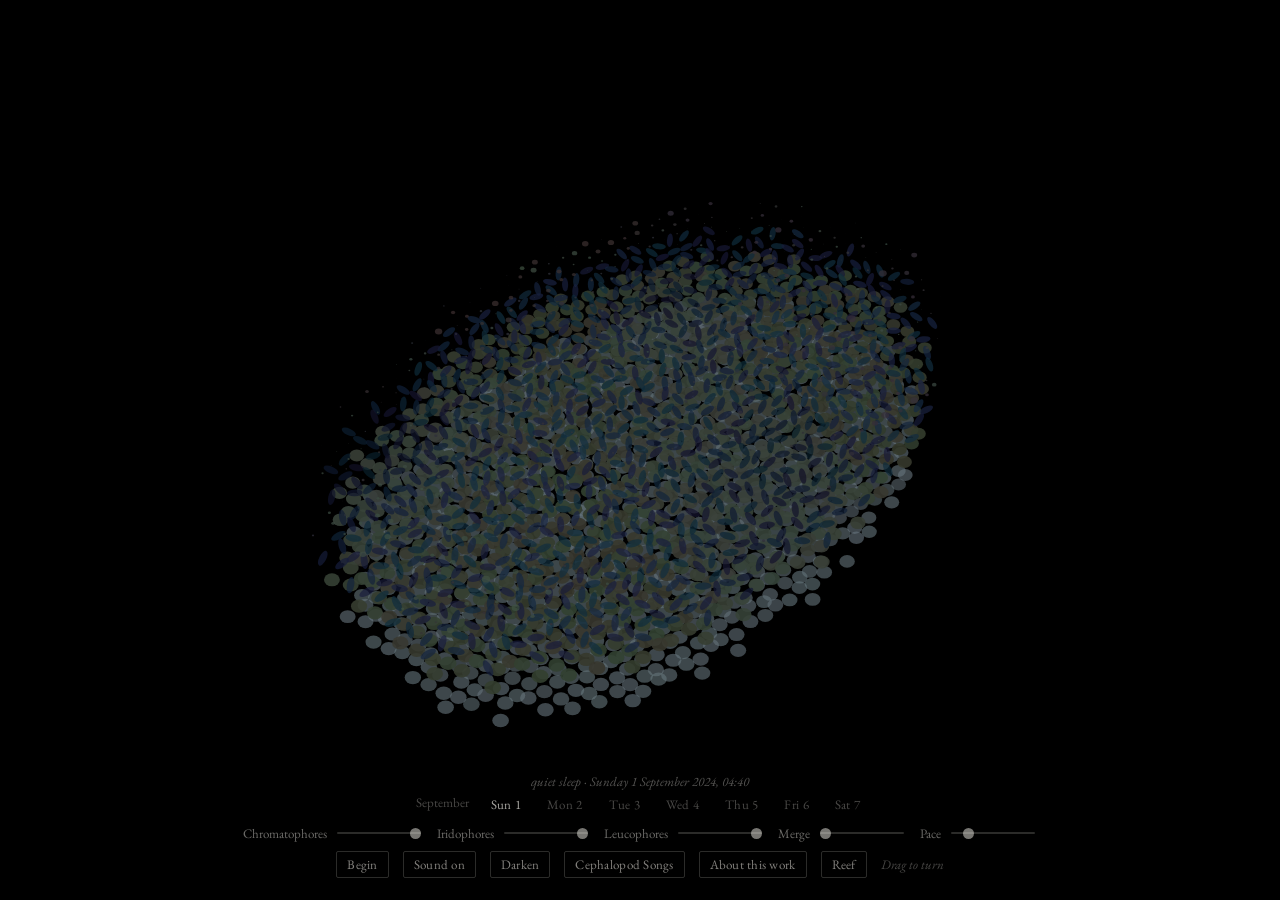
==== commit 1ab19605: "Update York" ====
--- a/cephalopod-song-arctic.html
+++ b/cephalopod-song-arctic.html
@@ -38,7 +38,6 @@
   body.about-open #work { visibility: hidden; }
   @media (max-width: 640px) { input[type=range] { width: 64px; } }
 </style>
-<script data-goatcounter="https://aemberley.goatcounter.com/count" async src="//gc.zgo.at/count.js"></script>
 <!-- Statcounter -->
 <script>var sc_project=13358656; var sc_invisible=1; var sc_security="503b06b8";</script>
 <script src="https://www.statcounter.com/counter/counter.js" async></script>
